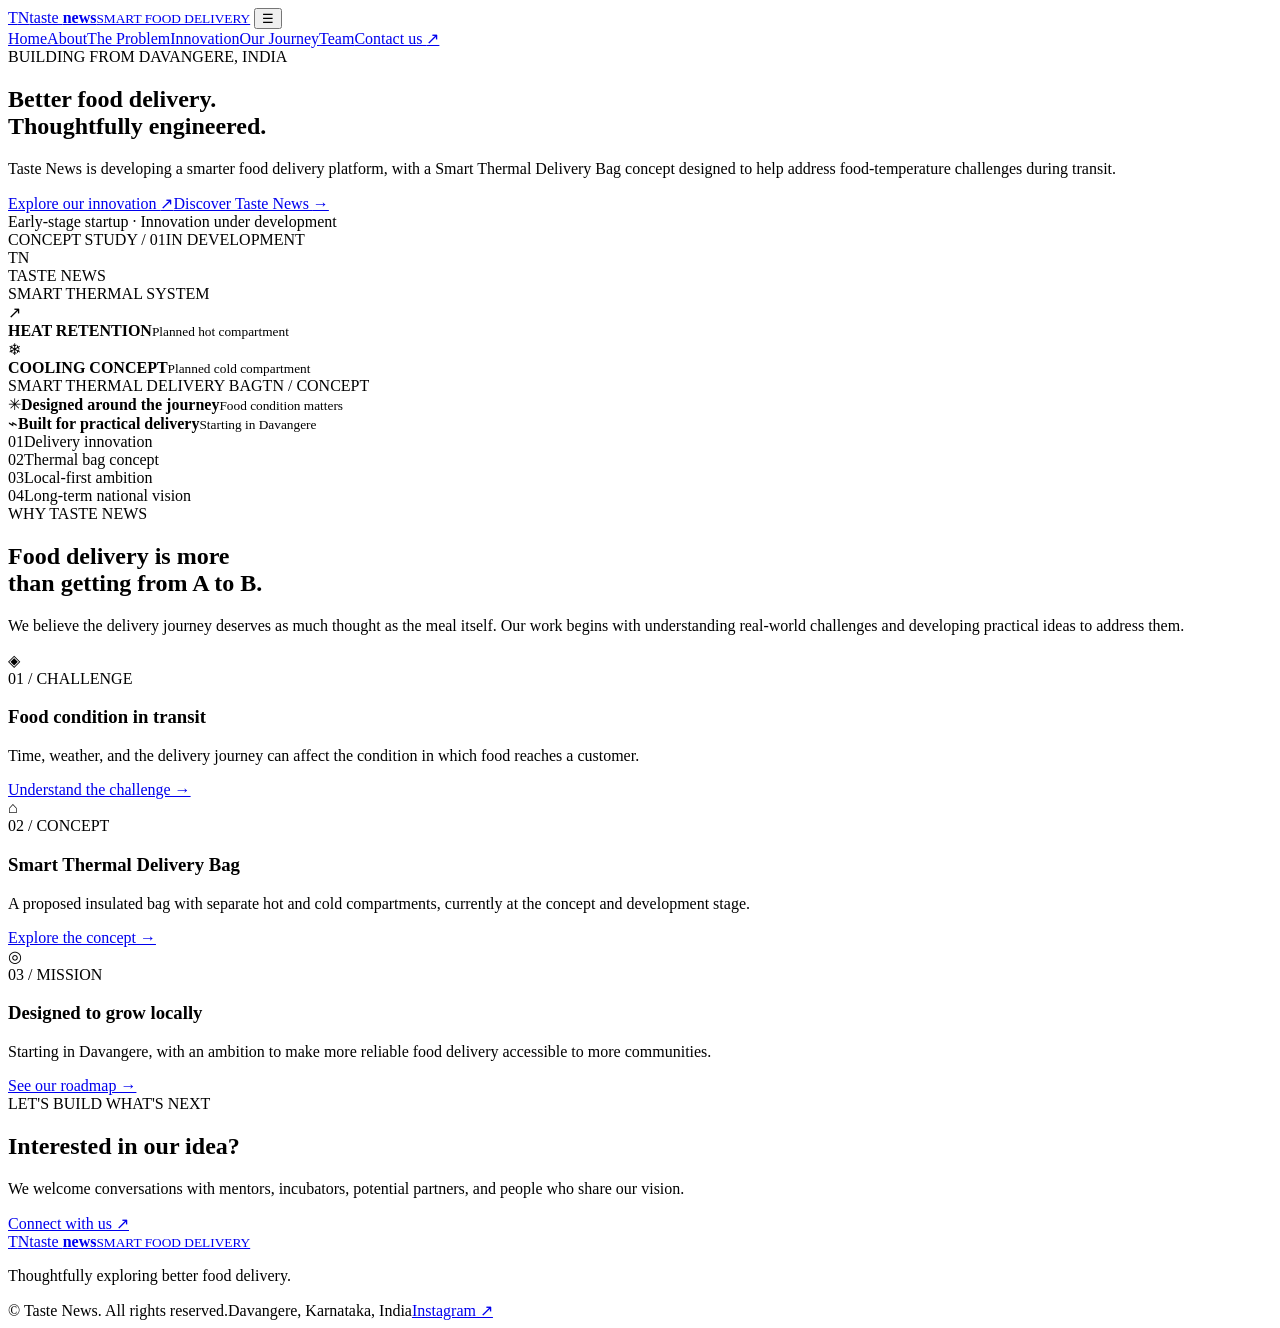
==== index.html @ e4caac66 "Build Taste News startup introduction website" ====
<!doctype html>
<html lang="en">
<head>
  <meta charset="utf-8"><meta name="viewport" content="width=device-width, initial-scale=1">
  <meta name="description" content="Taste News is developing smarter food delivery solutions, including a Smart Thermal Delivery Bag concept, starting in Davangere, Karnataka.">
  <meta name="theme-color" content="#071b3a">
  <title>Taste News | Smart Food Delivery Innovation</title>
  <link rel="preconnect" href="https://fonts.googleapis.com"><link rel="preconnect" href="https://fonts.gstatic.com" crossorigin>
  <link href="https://fonts.googleapis.com/css2?family=DM+Sans:wght@400;500;600;700&family=Manrope:wght@400;500;600;700;800&display=swap" rel="stylesheet">
  <link rel="stylesheet" href="styles.css">
</head>
<body>
<header class="site-header"><a class="brand" href="index.html" aria-label="Taste News home"><span class="brand-mark">T<span>N</span></span><span class="brand-name">taste <b>news</b><small>SMART FOOD DELIVERY</small></span></a>
<button class="menu-toggle" aria-label="Toggle navigation" aria-expanded="false">☰</button>
<nav class="nav"><a class="active" href="index.html">Home</a><a href="about.html">About</a><a href="problem.html">The Problem</a><a href="innovation.html">Innovation</a><a href="journey.html">Our Journey</a><a href="team.html">Team</a><a class="nav-contact" href="contact.html">Contact us <span>↗</span></a></nav></header>
<main>
<section class="hero"><div class="hero-grid"></div><div class="hero-copy"><div class="eyebrow"><span class="pulse"></span> BUILDING FROM DAVANGERE, INDIA</div><h1>Better food delivery.<br><span>Thoughtfully engineered.</span></h1><p class="hero-lead">Taste News is developing a smarter food delivery platform, with a Smart Thermal Delivery Bag concept designed to help address food-temperature challenges during transit.</p><div class="hero-actions"><a class="button button-primary" href="innovation.html">Explore our innovation <span>↗</span></a><a class="button button-ghost" href="about.html">Discover Taste News <span>→</span></a></div><div class="hero-note"><span class="note-dot"></span> Early-stage startup · Innovation under development</div></div>
<div class="hero-visual"><div class="orbit orbit-one"></div><div class="orbit orbit-two"></div><div class="visual-glow"></div><div class="bag-card"><div class="bag-top"><span class="mini-label">CONCEPT STUDY / 01</span><span class="status-pill">IN DEVELOPMENT</span></div><div class="bag-illustration"><div class="bag-handle"></div><div class="bag-body"><div class="bag-front"><div class="bag-logo">T<span>N</span></div><div class="bag-wordmark">TASTE NEWS</div><div class="bag-line"></div><div class="bag-caption">SMART THERMAL SYSTEM</div></div><div class="bag-side"></div></div><div class="bag-base"></div></div><div class="temp-label temp-hot"><span>↗</span><div><b>HEAT RETENTION</b><small>Planned hot compartment</small></div></div><div class="temp-label temp-cold"><span>❄</span><div><b>COOLING CONCEPT</b><small>Planned cold compartment</small></div></div><div class="bag-bottom"><span>SMART THERMAL DELIVERY BAG</span><span>TN / CONCEPT</span></div></div><div class="floating-chip chip-top"><span class="chip-icon">✳</span><span><b>Designed around the journey</b><small>Food condition matters</small></span></div><div class="floating-chip chip-bottom"><span class="chip-icon">⌁</span><span><b>Built for practical delivery</b><small>Starting in Davangere</small></span></div></div></section>
<section class="trust-strip"><div><span class="strip-number">01</span><span>Delivery innovation</span></div><div><span class="strip-number">02</span><span>Thermal bag concept</span></div><div><span class="strip-number">03</span><span>Local-first ambition</span></div><div><span class="strip-number">04</span><span>Long-term national vision</span></div></section>
<section class="section section-light"><div class="section-heading"><div><div class="eyebrow dark-eyebrow">WHY TASTE NEWS</div><h2>Food delivery is more<br>than getting from A to B.</h2></div><p>We believe the delivery journey deserves as much thought as the meal itself. Our work begins with understanding real-world challenges and developing practical ideas to address them.</p></div><div class="feature-grid"><article class="feature-card"><div class="feature-icon">◈</div><span class="card-index">01 / CHALLENGE</span><h3>Food condition in transit</h3><p>Time, weather, and the delivery journey can affect the condition in which food reaches a customer.</p><a href="problem.html" class="text-link">Understand the challenge →</a></article><article class="feature-card feature-card-blue"><div class="feature-icon">⌂</div><span class="card-index">02 / CONCEPT</span><h3>Smart Thermal Delivery Bag</h3><p>A proposed insulated bag with separate hot and cold compartments, currently at the concept and development stage.</p><a href="innovation.html" class="text-link">Explore the concept →</a></article><article class="feature-card"><div class="feature-icon">◎</div><span class="card-index">03 / MISSION</span><h3>Designed to grow locally</h3><p>Starting in Davangere, with an ambition to make more reliable food delivery accessible to more communities.</p><a href="journey.html" class="text-link">See our roadmap →</a></article></div></section>
<section class="cta-band"><div><div class="eyebrow">LET'S BUILD WHAT'S NEXT</div><h2>Interested in our idea?</h2><p>We welcome conversations with mentors, incubators, potential partners, and people who share our vision.</p></div><a class="button button-white" href="contact.html">Connect with us <span>↗</span></a></section>
</main><footer class="footer"><a class="brand brand-footer" href="index.html"><span class="brand-mark">T<span>N</span></span><span class="brand-name">taste <b>news</b><small>SMART FOOD DELIVERY</small></span></a><p>Thoughtfully exploring better food delivery.</p><div class="footer-bottom"><span>© <span data-year></span> Taste News. All rights reserved.</span><span>Davangere, Karnataka, India</span><span><a href="https://www.instagram.com/taste_news_offical/" target="_blank" rel="noreferrer">Instagram ↗</a></span></div></footer><script src="script.js"></script></body></html>
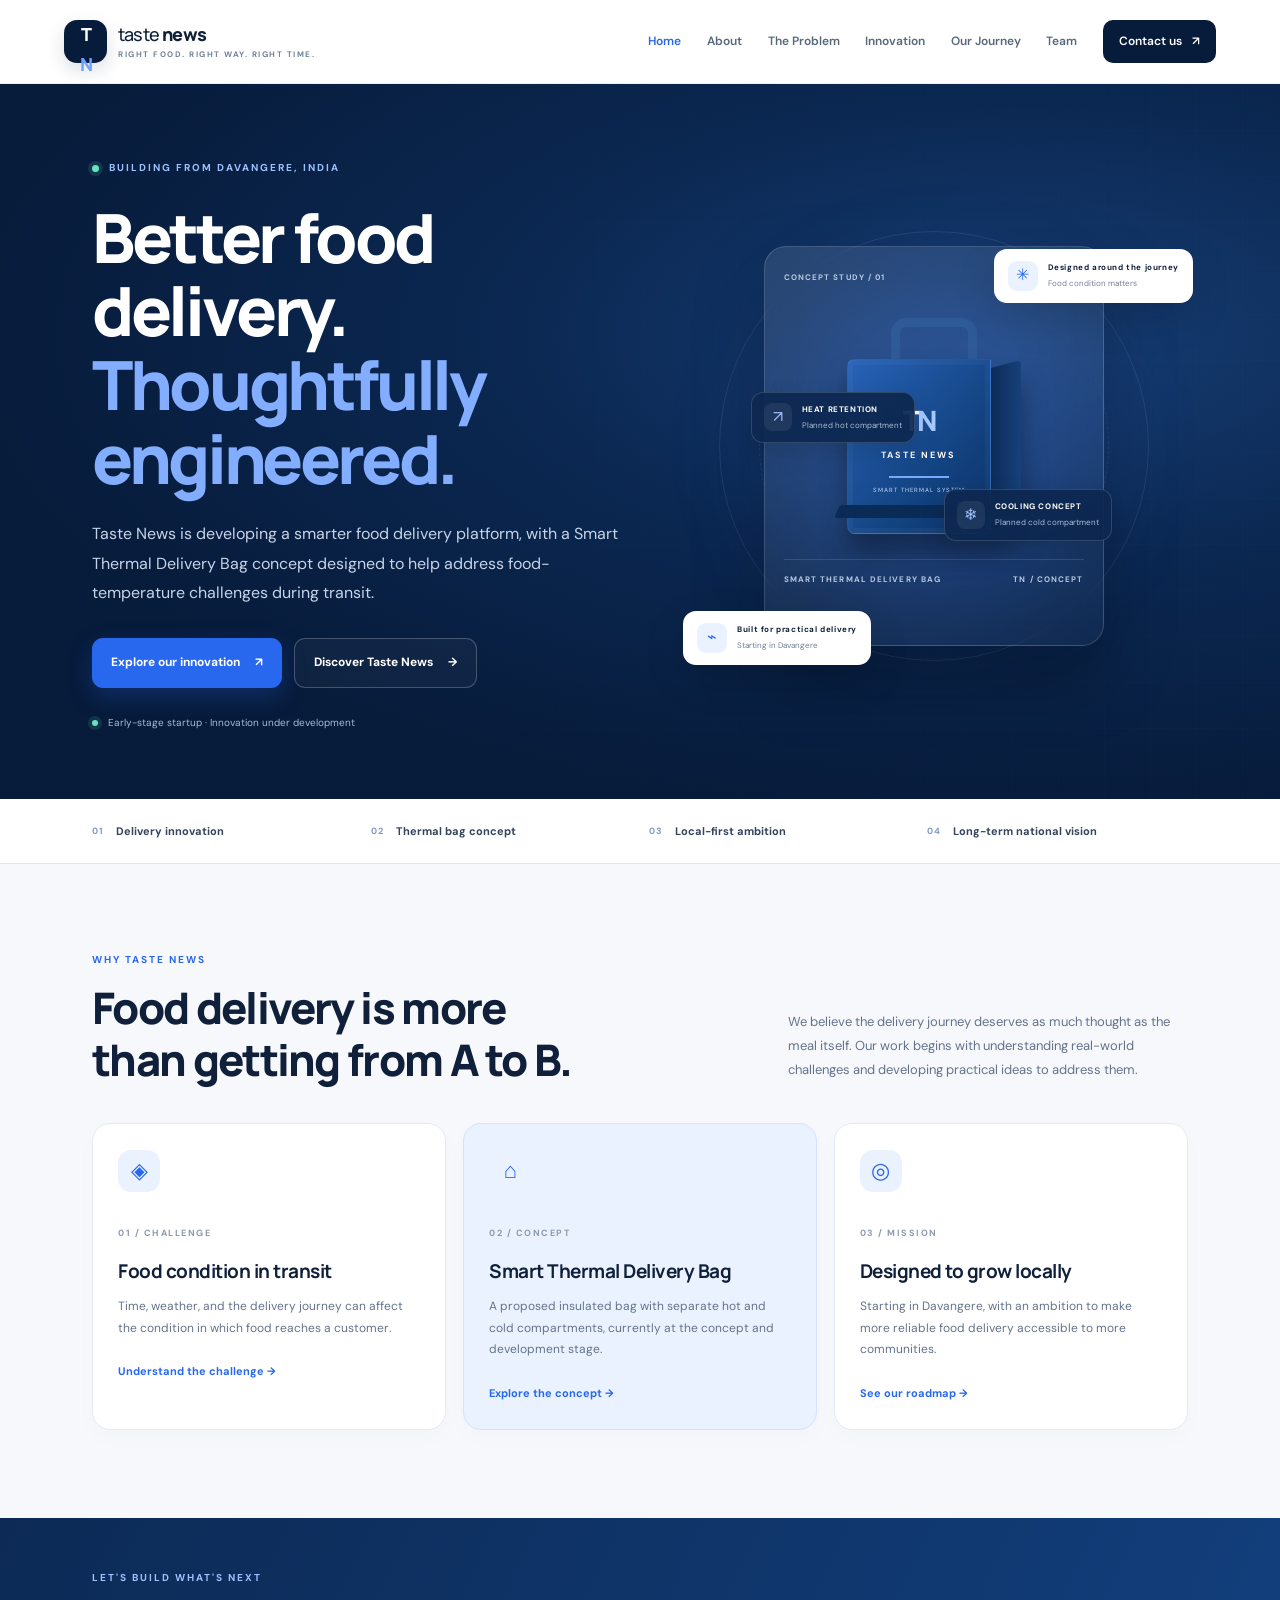
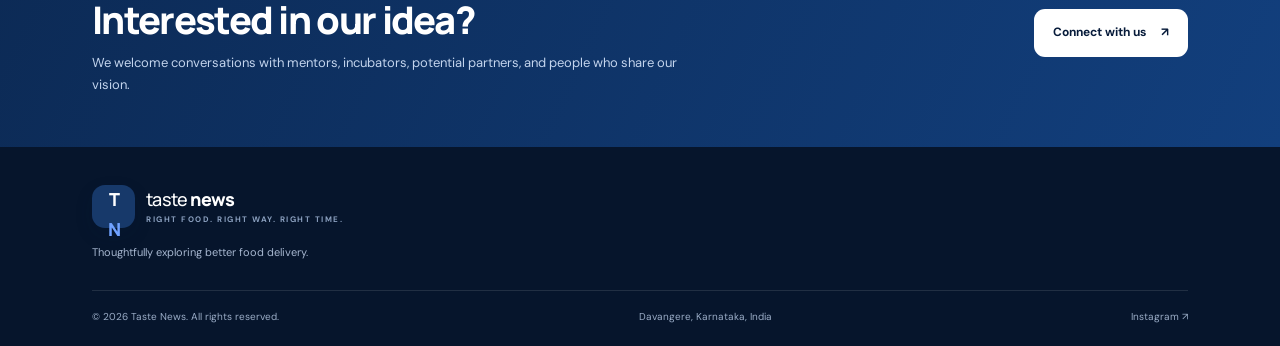
==== commit e12ba8fb: "Update Taste News slogan across website" ====
--- a/index.html
+++ b/index.html
@@ -10,7 +10,7 @@
   <link rel="stylesheet" href="styles.css">
 </head>
 <body>
-<header class="site-header"><a class="brand" href="index.html" aria-label="Taste News home"><span class="brand-mark">T<span>N</span></span><span class="brand-name">taste <b>news</b><small>SMART FOOD DELIVERY</small></span></a>
+<header class="site-header"><a class="brand" href="index.html" aria-label="Taste News home"><span class="brand-mark">T<span>N</span></span><span class="brand-name">taste <b>news</b><small>RIGHT FOOD. RIGHT WAY. RIGHT TIME.</small></span></a>
 <button class="menu-toggle" aria-label="Toggle navigation" aria-expanded="false">☰</button>
 <nav class="nav"><a class="active" href="index.html">Home</a><a href="about.html">About</a><a href="problem.html">The Problem</a><a href="innovation.html">Innovation</a><a href="journey.html">Our Journey</a><a href="team.html">Team</a><a class="nav-contact" href="contact.html">Contact us <span>↗</span></a></nav></header>
 <main>
@@ -19,4 +19,4 @@
 <section class="trust-strip"><div><span class="strip-number">01</span><span>Delivery innovation</span></div><div><span class="strip-number">02</span><span>Thermal bag concept</span></div><div><span class="strip-number">03</span><span>Local-first ambition</span></div><div><span class="strip-number">04</span><span>Long-term national vision</span></div></section>
 <section class="section section-light"><div class="section-heading"><div><div class="eyebrow dark-eyebrow">WHY TASTE NEWS</div><h2>Food delivery is more<br>than getting from A to B.</h2></div><p>We believe the delivery journey deserves as much thought as the meal itself. Our work begins with understanding real-world challenges and developing practical ideas to address them.</p></div><div class="feature-grid"><article class="feature-card"><div class="feature-icon">◈</div><span class="card-index">01 / CHALLENGE</span><h3>Food condition in transit</h3><p>Time, weather, and the delivery journey can affect the condition in which food reaches a customer.</p><a href="problem.html" class="text-link">Understand the challenge →</a></article><article class="feature-card feature-card-blue"><div class="feature-icon">⌂</div><span class="card-index">02 / CONCEPT</span><h3>Smart Thermal Delivery Bag</h3><p>A proposed insulated bag with separate hot and cold compartments, currently at the concept and development stage.</p><a href="innovation.html" class="text-link">Explore the concept →</a></article><article class="feature-card"><div class="feature-icon">◎</div><span class="card-index">03 / MISSION</span><h3>Designed to grow locally</h3><p>Starting in Davangere, with an ambition to make more reliable food delivery accessible to more communities.</p><a href="journey.html" class="text-link">See our roadmap →</a></article></div></section>
 <section class="cta-band"><div><div class="eyebrow">LET'S BUILD WHAT'S NEXT</div><h2>Interested in our idea?</h2><p>We welcome conversations with mentors, incubators, potential partners, and people who share our vision.</p></div><a class="button button-white" href="contact.html">Connect with us <span>↗</span></a></section>
-</main><footer class="footer"><a class="brand brand-footer" href="index.html"><span class="brand-mark">T<span>N</span></span><span class="brand-name">taste <b>news</b><small>SMART FOOD DELIVERY</small></span></a><p>Thoughtfully exploring better food delivery.</p><div class="footer-bottom"><span>© <span data-year></span> Taste News. All rights reserved.</span><span>Davangere, Karnataka, India</span><span><a href="https://www.instagram.com/taste_news_offical/" target="_blank" rel="noreferrer">Instagram ↗</a></span></div></footer><script src="script.js"></script></body></html>+</main><footer class="footer"><a class="brand brand-footer" href="index.html"><span class="brand-mark">T<span>N</span></span><span class="brand-name">taste <b>news</b><small>RIGHT FOOD. RIGHT WAY. RIGHT TIME.</small></span></a><p>Thoughtfully exploring better food delivery.</p><div class="footer-bottom"><span>© <span data-year></span> Taste News. All rights reserved.</span><span>Davangere, Karnataka, India</span><span><a href="https://www.instagram.com/taste_news_offical/" target="_blank" rel="noreferrer">Instagram ↗</a></span></div></footer><script src="script.js"></script></body></html>
--- a/styles.css
+++ b/styles.css
@@ -0,0 +1 @@
+:root{--navy:#071b3a;--navy2:#0d2d5b;--blue:#2868ef;--sky:#eaf2ff;--ink:#10203a;--muted:#64738b;--line:#dce5f0;--paper:#f6f8fc;--white:#fff;--radius:22px}*{box-sizing:border-box}html{scroll-behavior:smooth}body{margin:0;background:var(--paper);color:var(--ink);font-family:"DM Sans",sans-serif;line-height:1.65;-webkit-font-smoothing:antialiased}a{color:inherit;text-decoration:none}button,input,textarea,select{font:inherit}.site-header{height:84px;padding:0 clamp(20px,5vw,76px);display:flex;align-items:center;justify-content:space-between;background:#fff;border-bottom:1px solid rgba(16,32,58,.07);position:relative;z-index:10}.brand{display:inline-flex;align-items:center;gap:11px;flex-shrink:0}.brand-mark{width:43px;height:43px;border-radius:13px;background:var(--navy);color:white;display:grid;place-items:center;font-family:Manrope,sans-serif;font-weight:800;font-size:18px;letter-spacing:-2px;box-shadow:0 7px 18px #071b3a24}.brand-mark span{color:#70a2ff}.brand-name{font-family:Manrope,sans-serif;font-size:18px;letter-spacing:-.8px;font-weight:500;line-height:1.1}.brand-name b{font-weight:800}.brand-name small{display:block;font-family:"DM Sans",sans-serif;font-size:8px;letter-spacing:1.5px;font-weight:700;color:#738198;margin-top:5px}.nav{display:flex;align-items:center;gap:clamp(12px,2vw,29px);font-size:12px;font-weight:600;color:#58677c}.nav>a{transition:color .2s}.nav>a:hover,.nav>a.active{color:var(--blue)}.nav-contact{padding:12px 16px;border-radius:10px;background:var(--navy);color:white!important}.nav-contact span{margin-left:7px}.menu-toggle{display:none;border:0;background:transparent;font-size:25px;color:var(--navy)}.hero{min-height:650px;background:radial-gradient(ellipse at 80% 35%,#173e75 0%,#0b2852 35%,#071b3a 74%);color:white;padding:76px clamp(22px,7.2vw,110px) 68px;display:grid;grid-template-columns:1.05fr .95fr;align-items:center;gap:25px;position:relative;overflow:hidden}.hero-grid{position:absolute;inset:0;opacity:.12;background-image:linear-gradient(#b6d0ff1a 1px,transparent 1px),linear-gradient(90deg,#b6d0ff1a 1px,transparent 1px);background-size:46px 46px;mask-image:linear-gradient(90deg,transparent,#000)}.hero-copy{position:relative;z-index:1;max-width:640px}.eyebrow{font-size:10px;letter-spacing:2px;font-weight:700;color:#9fc1ff;display:flex;align-items:center;gap:10px}.pulse,.note-dot,.status-dot{width:7px;height:7px;border-radius:50%;background:#66e4bd;display:inline-block;box-shadow:0 0 0 4px #66e4bd20}.hero h1,.page-hero h1{font-family:Manrope,sans-serif;font-size:clamp(42px,5.3vw,72px);line-height:1.09;letter-spacing:-3.4px;margin:24px 0 23px;font-weight:800}.hero h1 span,.page-hero h1 span{color:#83adff}.hero-lead{font-size:16px;line-height:1.85;color:#c6d4e9;max-width:530px}.hero-actions{display:flex;gap:12px;flex-wrap:wrap;margin-top:30px}.button{display:inline-flex;align-items:center;justify-content:center;gap:15px;border:0;border-radius:11px;padding:14px 19px;font-size:12px;font-weight:700;cursor:pointer;transition:transform .2s,box-shadow .2s}.button:hover{transform:translateY(-2px)}.button-primary{background:var(--blue);color:white;box-shadow:0 9px 24px #2868ef40}.button-ghost{border:1px solid #ffffff38;color:white;background:#ffffff09}.hero-note{font-size:10px;color:#a8bad4;display:flex;align-items:center;gap:10px;margin-top:27px}.note-dot{width:6px;height:6px}.hero-visual{position:relative;min-height:470px;display:grid;place-items:center}.visual-glow{position:absolute;width:330px;height:330px;border-radius:50%;background:#2868ef36;filter:blur(48px)}.orbit{position:absolute;border:1px solid #ffffff15;border-radius:50%;width:430px;height:430px}.orbit-two{width:350px;height:350px;border-style:dashed}.bag-card{position:relative;width:min(340px,83%);min-height:400px;border:1px solid #ffffff28;border-radius:22px;background:linear-gradient(145deg,#ffffff1b,#ffffff08);backdrop-filter:blur(16px);padding:19px 19px 15px;box-shadow:0 30px 70px #0004;z-index:2}.bag-top,.bag-bottom{display:flex;align-items:center;justify-content:space-between;gap:10px}.mini-label,.bag-bottom{font-size:8px;letter-spacing:1.1px;color:#b9c9e0;font-weight:700}.status-pill{font-size:7px;letter-spacing:.6px;padding:5px 7px;border:1px solid #76d9b65c;border-radius:20px;color:#9ef0d1}.bag-illustration{height:270px;display:flex;align-items:center;justify-content:center;position:relative;perspective:700px}.bag-handle{position:absolute;top:29px;width:86px;height:48px;border:9px solid #2f5a98;border-bottom:0;border-radius:15px 15px 0 0}.bag-body{position:relative;margin-top:44px;width:174px;height:175px;display:flex;filter:drop-shadow(0 19px 13px #0005)}.bag-front{position:relative;z-index:2;flex:1;background:linear-gradient(130deg,#2863b8,#12427f 65%,#0e3268);border:1px solid #75aaff45;border-radius:8px 0 4px 8px;display:flex;align-items:center;flex-direction:column;justify-content:center;box-shadow:inset 0 0 0 5px #ffffff08}.bag-side{width:31px;background:linear-gradient(90deg,#0c2b57,#17417a);transform:skewY(-15deg);margin:5px 0 5px -1px;border-radius:0 5px 5px 0}.bag-base{position:absolute;bottom:41px;width:193px;height:13px;background:#0a2b56;transform:skewX(-25deg);border-radius:3px}.bag-logo{font-family:Manrope,sans-serif;font-weight:800;font-size:28px;letter-spacing:-3px;color:white}.bag-logo span{color:#a6c9ff}.bag-wordmark{font-size:9px;letter-spacing:2px;color:#fff;font-weight:700;margin-top:5px}.bag-line{height:2px;width:60px;background:#76aaff;margin:13px 0 8px}.bag-caption{font-size:6px;letter-spacing:1px;color:#c5dcff}.temp-label{position:absolute;display:flex;align-items:center;gap:10px;background:#0d2850eF;border:1px solid #ffffff25;padding:10px 12px;border-radius:12px;z-index:3;box-shadow:0 10px 25px #0002}.temp-label>span{width:28px;height:28px;display:grid;place-items:center;border-radius:8px;background:#ffffff12;color:#9ec1ff}.temp-label b,.floating-chip b{font-size:8px;letter-spacing:.6px;display:block}.temp-label small,.floating-chip small{font-size:8px;color:#aebed5;display:block;margin-top:3px}.temp-hot{left:-14px;top:145px}.temp-cold{right:-9px;bottom:104px}.bag-bottom{border-top:1px solid #ffffff20;padding-top:13px}.floating-chip{position:absolute;display:flex;align-items:center;gap:10px;background:#fff;color:var(--ink);border-radius:13px;padding:12px 14px;z-index:4;box-shadow:0 14px 40px #0002}.floating-chip small{color:#718096}.chip-icon{display:grid;place-items:center;width:30px;height:30px;background:var(--sky);color:var(--blue);border-radius:9px}.chip-top{right:-5px;top:38px}.chip-bottom{left:4px;bottom:16px}.trust-strip{padding:23px clamp(22px,7.2vw,110px);display:grid;grid-template-columns:repeat(4,1fr);gap:18px;background:#fff;border-bottom:1px solid var(--line)}.trust-strip>div{display:flex;align-items:center;gap:12px;font-size:11px;font-weight:700;color:#33445d}.strip-number{font-size:9px;color:#7e9ac6;letter-spacing:1px}.section{padding:88px clamp(22px,7.2vw,110px)}.section-light{background:#f6f8fc}.section-heading{display:flex;justify-content:space-between;align-items:end;gap:40px;margin-bottom:37px}.dark-eyebrow{color:var(--blue)}h2{font-family:Manrope,sans-serif;font-size:clamp(29px,3.4vw,44px);line-height:1.2;letter-spacing:-1.7px;margin:13px 0 0;font-weight:800}.section-heading>p{max-width:400px;color:var(--muted);font-size:13px;line-height:1.85;margin:0 0 4px}.feature-grid{display:grid;grid-template-columns:repeat(3,1fr);gap:17px}.feature-card{background:white;border:1px solid #e3eaf3;border-radius:18px;padding:26px 25px 24px;min-height:245px;box-shadow:0 8px 24px #10203a05}.feature-card-blue{background:#eaf2ff;border-color:#d5e3ff}.feature-icon{width:42px;height:42px;border-radius:13px;display:grid;place-items:center;background:#eaf2ff;color:var(--blue);font-size:22px;margin-bottom:26px}.card-index{font-size:9px;letter-spacing:1.5px;font-weight:700;color:#8a9ab0}.feature-card h3,.problem-card h3,.team-card h3{font-family:Manrope,sans-serif;font-size:19px;letter-spacing:-.5px;margin:11px 0 9px}.feature-card p,.problem-card p,.team-card p{font-size:12px;color:var(--muted);line-height:1.8;margin:0 0 18px}.text-link{font-size:11px;color:var(--blue);font-weight:700}.cta-band{background:linear-gradient(115deg,#0c2a55,#123f7d);color:white;padding:52px clamp(22px,7.2vw,110px);display:flex;justify-content:space-between;align-items:center;gap:30px}.cta-band h2{font-size:clamp(28px,3vw,38px);margin:10px 0}.cta-band p{font-size:13px;color:#c3d4ed;margin:0;max-width:600px}.button-white{background:white;color:var(--navy);white-space:nowrap}.footer{padding:38px clamp(22px,7.2vw,110px) 20px;background:#06152c;color:white}.brand-footer .brand-mark{background:#17396a}.brand-footer .brand-name small{color:#8ba0bf}.footer>p{font-size:11px;color:#a6b6cf;margin:15px 0 29px}.footer-bottom{border-top:1px solid #ffffff1c;padding-top:18px;display:flex;justify-content:space-between;gap:15px;flex-wrap:wrap;font-size:10px;color:#9badc7}.footer-bottom a:hover{color:white}.page-hero{padding:90px clamp(22px,9vw,135px) 70px;background:radial-gradient(ellipse at 80% 20%,#173e75,#0b2852 42%,#071b3a 82%);color:white;position:relative;overflow:hidden}.page-hero h1{font-size:clamp(42px,5vw,64px);margin:19px 0}.page-hero>p{max-width:630px;color:#c5d4e8;font-size:15px;line-height:1.85}.page-hero-line{height:1px;background:linear-gradient(90deg,#78a9ff8c,transparent);max-width:760px;margin-top:42px}.split-section{display:grid;grid-template-columns:.8fr 1.2fr;gap:65px;align-items:start}.split-section h2{margin-top:15px}.prose{max-width:690px}.prose p{font-size:14px;line-height:1.95;color:#586981;margin:0 0 18px}.values-grid{display:grid;grid-template-columns:repeat(3,1fr);gap:17px;margin-top:58px}.values-grid article{padding:25px;background:white;border:1px solid var(--line);border-radius:15px}.values-grid article>span{color:var(--blue);font-size:10px;letter-spacing:1px;font-weight:800}.values-grid h3{font-family:Manrope,sans-serif;font-size:17px;margin:16px 0 7px}.values-grid p{font-size:12px;color:var(--muted);margin:0;line-height:1.8}.problem-grid{display:grid;grid-template-columns:repeat(3,1fr);gap:17px}.problem-card{background:white;border:1px solid var(--line);border-radius:18px;padding:26px;position:relative;min-height:275px}.problem-number{font-size:10px;letter-spacing:1.5px;color:#8b9bb1;font-weight:700}.problem-symbol{font-size:36px;color:var(--blue);margin-top:20px}.problem-tag{display:inline-block;padding:6px 9px;border-radius:6px;background:#edf3ff;color:#4166a5;font-size:8px;font-weight:700;letter-spacing:1px}.notice{margin-top:30px;border:1px solid #cdddf8;background:#edf4ff;padding:20px 23px;border-radius:13px}.notice strong{font-family:Manrope,sans-serif;font-size:13px}.notice p{font-size:12px;color:#526680;margin:5px 0 0;line-height:1.8}.status-banner{display:inline-flex;align-items:center;gap:9px;margin-top:25px;padding:10px 13px;border:1px solid #ffffff28;border-radius:9px;color:#d4e1f3;font-size:9px;letter-spacing:1px;font-weight:700}.innovation-split{grid-template-columns:1fr 1fr;align-items:center}.muted{color:var(--muted);font-size:13px;line-height:1.85;max-width:400px}.concept-diagram{background:#e8effa;border:1px solid #d3dfef;border-radius:22px;padding:20px;box-shadow:0 16px 40px #17375d0b}.diagram-compartment{border-radius:13px;padding:18px 20px;min-height:130px;position:relative;overflow:hidden}.hot-zone{background:linear-gradient(120deg,#163e76,#245aa0);color:white}.cold-zone{background:linear-gradient(120deg,#fff,#d8e8ff);color:#12345e}.zone-icon{font-size:24px;display:block;margin-bottom:4px}.diagram-compartment b{font-family:Manrope,sans-serif;font-size:13px;letter-spacing:1px;display:block}.diagram-compartment small{font-size:10px;opacity:.75;display:block;margin-top:3px}.zone-waves,.zone-snow{position:absolute;right:16px;bottom:13px;letter-spacing:6px;font-size:20px;opacity:.4}.diagram-divider{text-align:center;height:32px;display:grid;place-items:center;color:#647b9b;font-size:8px;font-weight:800;letter-spacing:1.5px}.diagram-footnote{font-size:9px;color:#6f8098;text-align:center;margin-top:13px}.innovation-features{margin-top:52px}.timeline{max-width:820px;margin:45px auto 0}.timeline-item{display:grid;grid-template-columns:100px 24px 1fr;gap:22px;min-height:155px}.timeline-year{font-family:Manrope,sans-serif;font-size:26px;font-weight:800;color:var(--navy);letter-spacing:-1px}.timeline-marker{position:relative;display:flex;justify-content:center}.timeline-marker:before{content:"";width:11px;height:11px;border-radius:50%;background:var(--blue);border:4px solid #dce8ff;z-index:1}.timeline-marker:after{content:"";position:absolute;top:16px;bottom:-1px;width:1px;background:#cbd8eb}.timeline-item:last-child .timeline-marker:after{display:none}.timeline-content{padding:0 0 33px}.timeline-tag{font-size:9px;letter-spacing:1.4px;font-weight:800;color:var(--blue)}.timeline-content h3{font-family:Manrope,sans-serif;font-size:22px;margin:6px 0}.timeline-content p{font-size:13px;color:var(--muted);max-width:580px;margin:0;line-height:1.85}.vision-note{display:flex;align-items:start;gap:15px;max-width:820px;margin:12px auto 0;padding:20px;background:#eaf2ff;border-radius:14px}.vision-note>span{font-size:24px;color:var(--blue)}.vision-note b{font-family:Manrope,sans-serif;font-size:13px}.vision-note p{font-size:12px;color:#5d6f88;margin:3px 0 0}.team-grid{display:grid;grid-template-columns:repeat(3,1fr);gap:18px}.team-card{background:white;border:1px solid var(--line);border-radius:19px;padding:29px 25px;min-height:260px}.avatar{width:66px;height:66px;border-radius:20px;display:grid;place-items:center;font-family:Manrope,sans-serif;font-size:20px;font-weight:800;color:white;margin-bottom:22px}.avatar-one{background:linear-gradient(135deg,#164b9a,#377df0)}.avatar-two{background:linear-gradient(135deg,#164a6c,#35a2c6)}.avatar-three{background:linear-gradient(135deg,#3e438d,#8b83e9)}.team-role{font-size:9px;letter-spacing:1.5px;color:var(--blue);font-weight:800}.team-card h3{margin:8px 0}.contact-layout{display:grid;grid-template-columns:.85fr 1.15fr;gap:65px;align-items:start}.contact-info h2{margin:12px 0}.contact-info>p{font-size:13px;color:var(--muted);line-height:1.9;max-width:390px;margin-bottom:30px}.contact-link{display:flex;align-items:center;gap:13px;padding:15px 0;border-top:1px solid var(--line)}.contact-link>span:nth-child(2){flex:1}.contact-icon{width:40px;height:40px;display:grid;place-items:center;background:#e5efff;color:var(--blue);border-radius:12px;font-size:19px}.contact-link small{display:block;color:#8a99ad;font-size:8px;letter-spacing:1.4px;font-weight:800}.contact-link b{font-size:12px;overflow-wrap:anywhere}.contact-link>span:last-child{color:var(--blue)}.location-note{display:flex;gap:12px;margin-top:23px;color:#526780;font-size:12px}.location-note>span{font-size:20px;color:var(--blue)}.contact-form{background:white;border:1px solid var(--line);border-radius:20px;padding:29px;box-shadow:0 15px 35px #10203a08}.form-heading>span{font-size:9px;color:var(--blue);font-weight:800;letter-spacing:1.4px}.form-heading h3{font-family:Manrope,sans-serif;font-size:23px;margin:8px 0 4px}.form-heading p{font-size:11px;color:var(--muted);line-height:1.7;margin:0 0 23px}.contact-form label{display:block;font-size:11px;font-weight:700;margin:15px 0 6px}.contact-form input,.contact-form textarea,.contact-form select{width:100%;border:1px solid #dbe4ef;border-radius:9px;padding:12px 13px;background:#fbfcff;color:var(--ink);font-size:12px;outline:none}.contact-form input:focus,.contact-form textarea:focus,.contact-form select:focus{border-color:#6b9aff;box-shadow:0 0 0 3px #2868ef14}.contact-form textarea{resize:vertical}.form-submit{margin-top:18px;width:100%}.form-status{font-size:11px;color:#46658f}.form-status:empty{display:none}@media(max-width:1080px){.nav{gap:13px}.nav>a{font-size:11px}.hero{padding-left:5vw;padding-right:5vw}.hero h1{font-size:56px}.hero-visual{transform:scale(.92)}.section{padding-left:5vw;padding-right:5vw}}@media(max-width:820px){.site-header{height:72px}.menu-toggle{display:block}.nav{display:none;position:absolute;top:71px;left:0;right:0;background:white;padding:17px 22px 22px;border-bottom:1px solid var(--line);box-shadow:0 16px 25px #071b3a12;align-items:stretch;gap:0;flex-direction:column}.nav.open{display:flex}.nav>a{padding:12px 4px;font-size:13px}.nav .nav-contact{padding:12px 14px;margin-top:8px;text-align:center}.hero{grid-template-columns:1fr;padding-top:64px}.hero-copy{max-width:680px}.hero h1{font-size:clamp(44px,8vw,66px)}.hero-visual{min-height:450px;margin-top:4px;transform:none}.trust-strip{grid-template-columns:repeat(2,1fr)}.section-heading{align-items:start;flex-direction:column;gap:17px}.feature-grid,.problem-grid,.team-grid{grid-template-columns:1fr 1fr}.split-section,.innovation-split,.contact-layout{grid-template-columns:1fr;gap:35px}.values-grid{grid-template-columns:1fr}.cta-band{align-items:flex-start;flex-direction:column}.cta-band .button{align-self:flex-start}.page-hero{padding-top:68px}.contact-layout{gap:45px}}@media(max-width:540px){.brand-name{font-size:16px}.brand-mark{width:39px;height:39px}.hero{padding-left:22px;padding-right:22px}.hero h1,.page-hero h1{letter-spacing:-2px}.hero-lead{font-size:14px}.hero-visual{min-height:405px;transform:scale(.92);margin-left:-10px;margin-right:-10px}.bag-card{min-height:380px}.temp-hot{left:-8px}.temp-cold{right:-8px}.chip-top{right:-3px}.chip-bottom{left:0}.trust-strip{padding:21px 22px;gap:16px}.trust-strip>div{font-size:10px}.section{padding:62px 22px}.feature-grid,.problem-grid,.team-grid{grid-template-columns:1fr}.feature-card{min-height:auto}.page-hero{padding:65px 22px 45px}.page-hero>p{font-size:13px}.section-heading h2,h2{letter-spacing:-1.2px}.timeline-item{grid-template-columns:68px 18px 1fr;gap:12px;min-height:170px}.timeline-year{font-size:21px}.timeline-content h3{font-size:19px}.timeline-content p{font-size:12px}.contact-form{padding:22px}.footer-bottom{flex-direction:column;gap:10px}.cta-band{padding:42px 22px}.cta-band p{font-size:12px}}@media(prefers-reduced-motion:reduce){html{scroll-behavior:auto}*,*:before,*:after{transition:none!important;animation:none!important}}
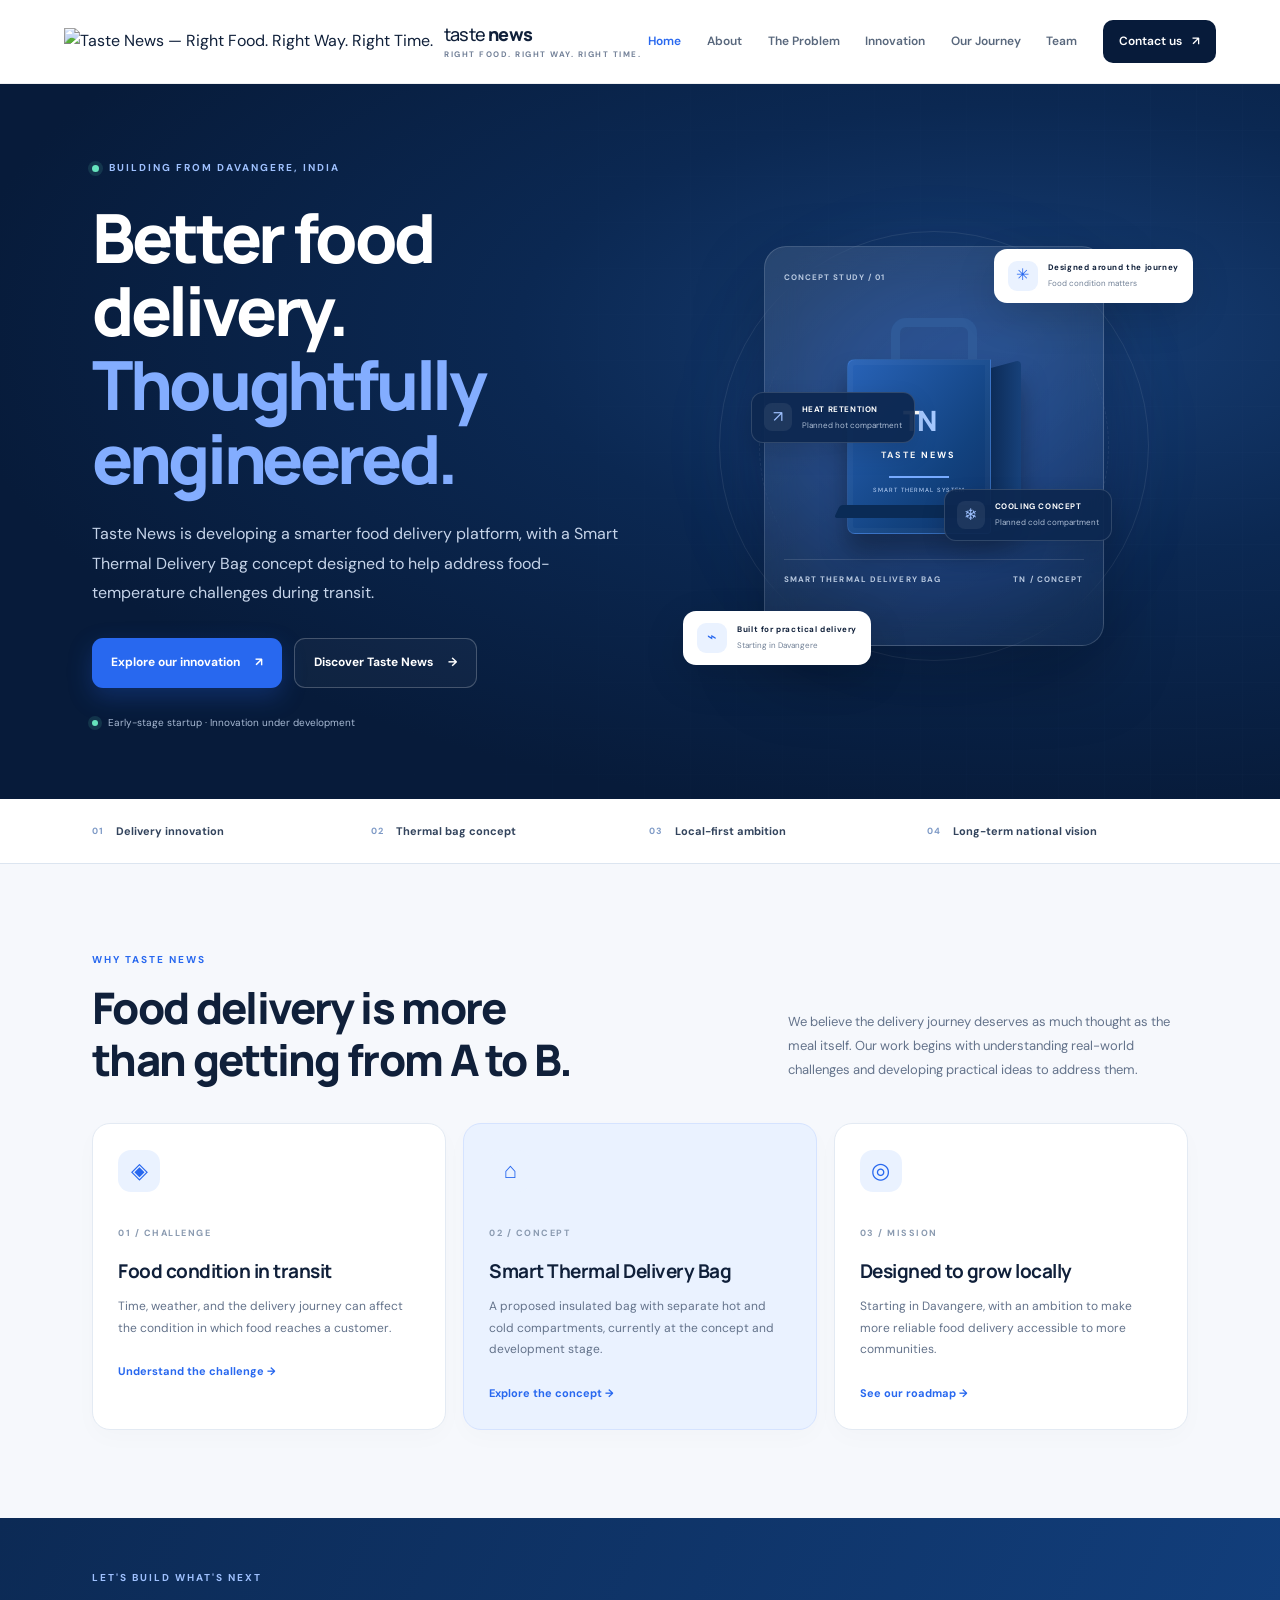
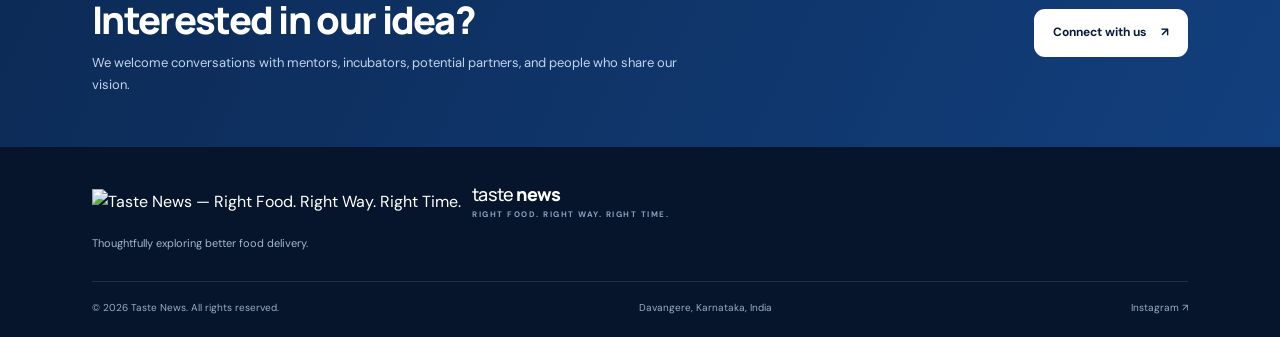
==== commit 93f4009e: "Use official Taste News logo in site header and footer" ====
--- a/index.html
+++ b/index.html
@@ -10,7 +10,7 @@
   <link rel="stylesheet" href="styles.css">
 </head>
 <body>
-<header class="site-header"><a class="brand" href="index.html" aria-label="Taste News home"><span class="brand-mark">T<span>N</span></span><span class="brand-name">taste <b>news</b><small>RIGHT FOOD. RIGHT WAY. RIGHT TIME.</small></span></a>
+<header class="site-header"><a class="brand" href="index.html" aria-label="Taste News home"><img class="brand-logo" src="taste-news-logo.png" alt="Taste News — Right Food. Right Way. Right Time."><span class="brand-name">taste <b>news</b><small>RIGHT FOOD. RIGHT WAY. RIGHT TIME.</small></span></a>
 <button class="menu-toggle" aria-label="Toggle navigation" aria-expanded="false">☰</button>
 <nav class="nav"><a class="active" href="index.html">Home</a><a href="about.html">About</a><a href="problem.html">The Problem</a><a href="innovation.html">Innovation</a><a href="journey.html">Our Journey</a><a href="team.html">Team</a><a class="nav-contact" href="contact.html">Contact us <span>↗</span></a></nav></header>
 <main>
@@ -19,4 +19,4 @@
 <section class="trust-strip"><div><span class="strip-number">01</span><span>Delivery innovation</span></div><div><span class="strip-number">02</span><span>Thermal bag concept</span></div><div><span class="strip-number">03</span><span>Local-first ambition</span></div><div><span class="strip-number">04</span><span>Long-term national vision</span></div></section>
 <section class="section section-light"><div class="section-heading"><div><div class="eyebrow dark-eyebrow">WHY TASTE NEWS</div><h2>Food delivery is more<br>than getting from A to B.</h2></div><p>We believe the delivery journey deserves as much thought as the meal itself. Our work begins with understanding real-world challenges and developing practical ideas to address them.</p></div><div class="feature-grid"><article class="feature-card"><div class="feature-icon">◈</div><span class="card-index">01 / CHALLENGE</span><h3>Food condition in transit</h3><p>Time, weather, and the delivery journey can affect the condition in which food reaches a customer.</p><a href="problem.html" class="text-link">Understand the challenge →</a></article><article class="feature-card feature-card-blue"><div class="feature-icon">⌂</div><span class="card-index">02 / CONCEPT</span><h3>Smart Thermal Delivery Bag</h3><p>A proposed insulated bag with separate hot and cold compartments, currently at the concept and development stage.</p><a href="innovation.html" class="text-link">Explore the concept →</a></article><article class="feature-card"><div class="feature-icon">◎</div><span class="card-index">03 / MISSION</span><h3>Designed to grow locally</h3><p>Starting in Davangere, with an ambition to make more reliable food delivery accessible to more communities.</p><a href="journey.html" class="text-link">See our roadmap →</a></article></div></section>
 <section class="cta-band"><div><div class="eyebrow">LET'S BUILD WHAT'S NEXT</div><h2>Interested in our idea?</h2><p>We welcome conversations with mentors, incubators, potential partners, and people who share our vision.</p></div><a class="button button-white" href="contact.html">Connect with us <span>↗</span></a></section>
-</main><footer class="footer"><a class="brand brand-footer" href="index.html"><span class="brand-mark">T<span>N</span></span><span class="brand-name">taste <b>news</b><small>RIGHT FOOD. RIGHT WAY. RIGHT TIME.</small></span></a><p>Thoughtfully exploring better food delivery.</p><div class="footer-bottom"><span>© <span data-year></span> Taste News. All rights reserved.</span><span>Davangere, Karnataka, India</span><span><a href="https://www.instagram.com/taste_news_offical/" target="_blank" rel="noreferrer">Instagram ↗</a></span></div></footer><script src="script.js"></script></body></html>+</main><footer class="footer"><a class="brand brand-footer" href="index.html"><img class="brand-logo" src="taste-news-logo.png" alt="Taste News — Right Food. Right Way. Right Time."><span class="brand-name">taste <b>news</b><small>RIGHT FOOD. RIGHT WAY. RIGHT TIME.</small></span></a><p>Thoughtfully exploring better food delivery.</p><div class="footer-bottom"><span>© <span data-year></span> Taste News. All rights reserved.</span><span>Davangere, Karnataka, India</span><span><a href="https://www.instagram.com/taste_news_offical/" target="_blank" rel="noreferrer">Instagram ↗</a></span></div></footer><script src="script.js"></script></body></html>
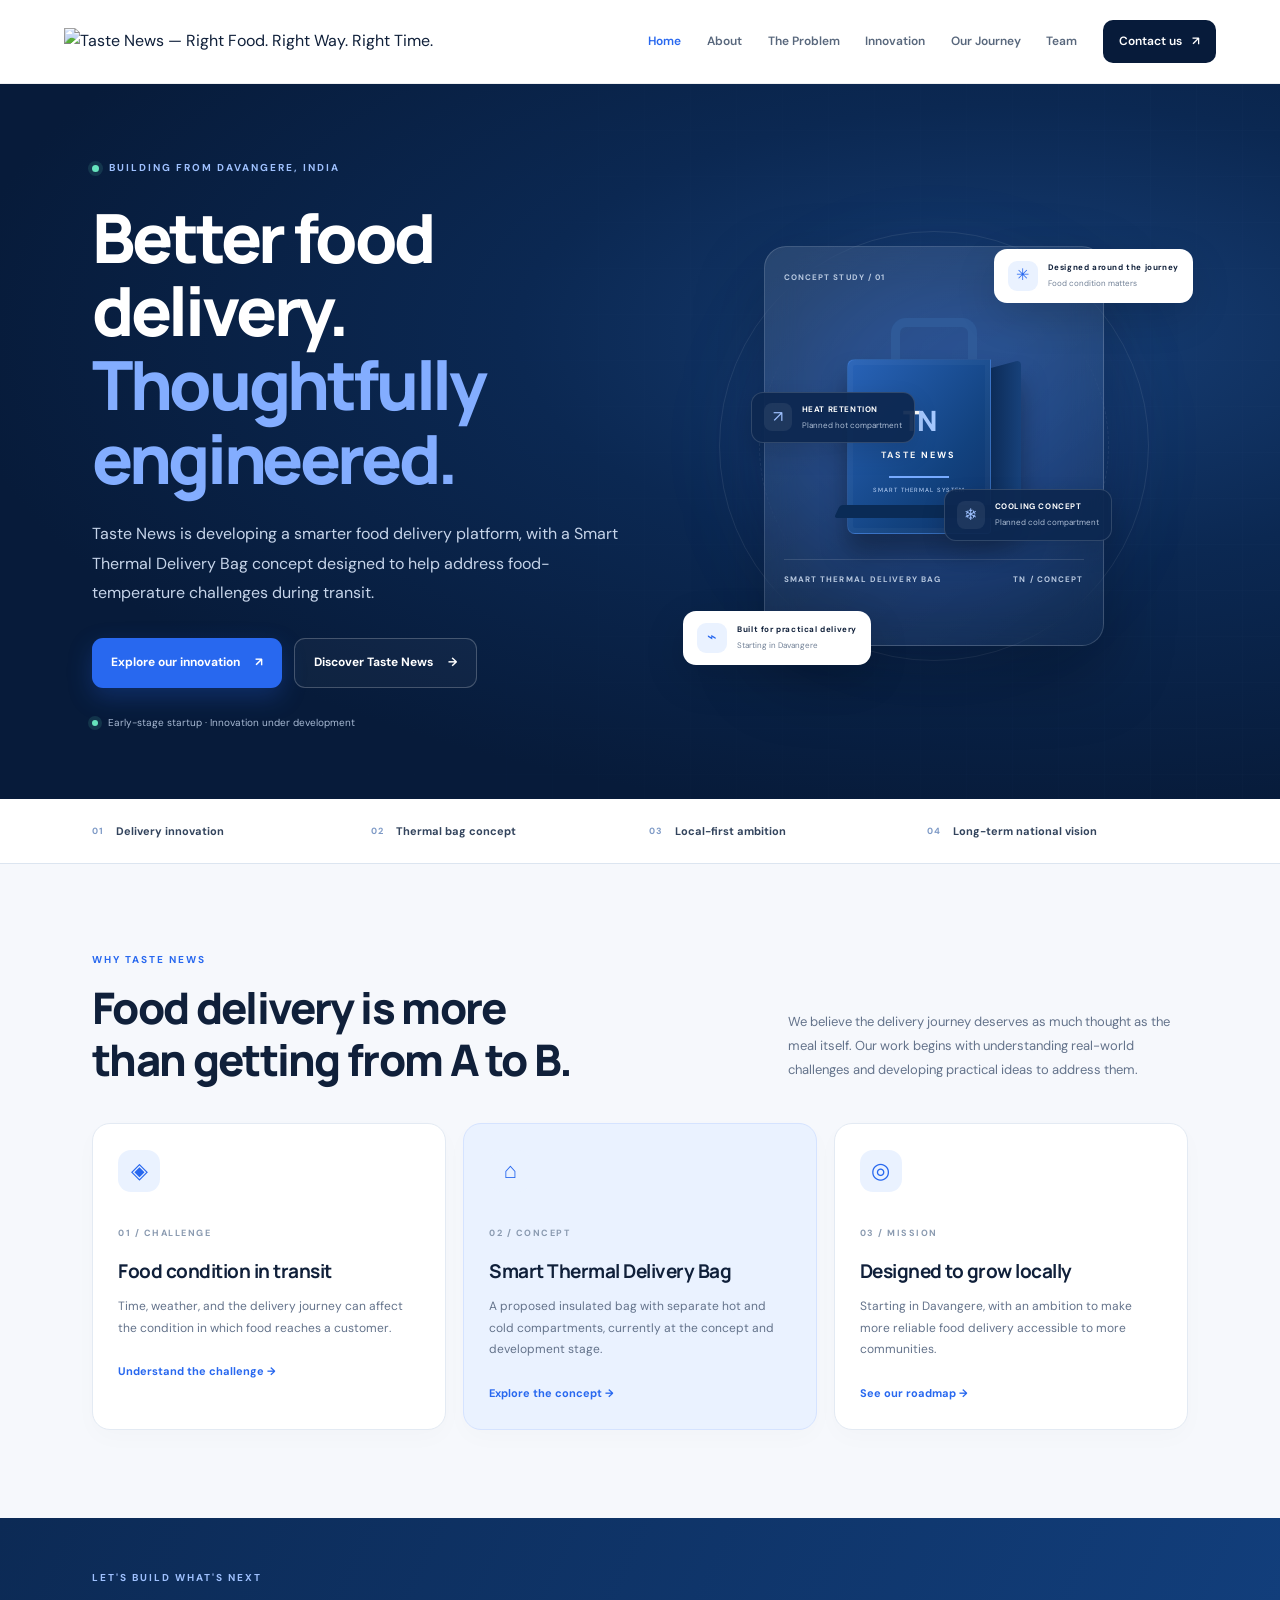
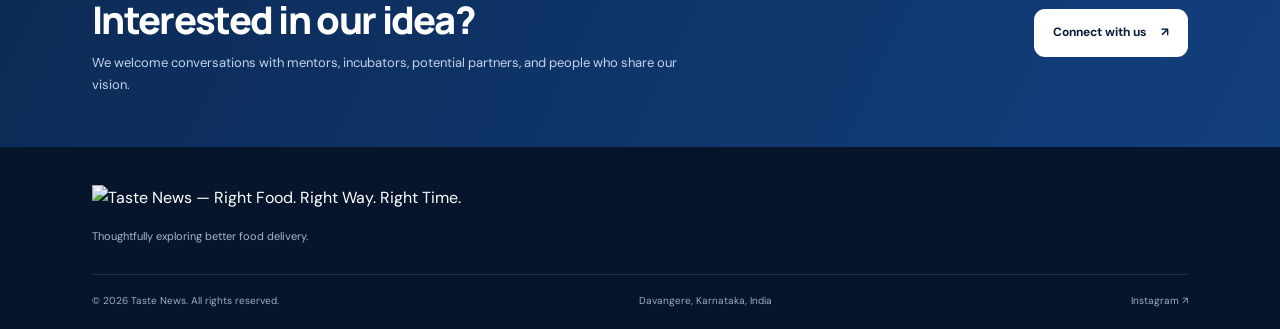
==== commit ec494ce8: "Use complete official logo and slogan in header and footer" ====
--- a/index.html
+++ b/index.html
@@ -10,7 +10,7 @@
   <link rel="stylesheet" href="styles.css">
 </head>
 <body>
-<header class="site-header"><a class="brand" href="index.html" aria-label="Taste News home"><img class="brand-logo" src="taste-news-logo.png" alt="Taste News — Right Food. Right Way. Right Time."><span class="brand-name">taste <b>news</b><small>RIGHT FOOD. RIGHT WAY. RIGHT TIME.</small></span></a>
+<header class="site-header"><a class="brand" href="index.html" aria-label="Taste News home"><img class="brand-logo" src="taste-news-logo.png" alt="Taste News — Right Food. Right Way. Right Time."></a>
 <button class="menu-toggle" aria-label="Toggle navigation" aria-expanded="false">☰</button>
 <nav class="nav"><a class="active" href="index.html">Home</a><a href="about.html">About</a><a href="problem.html">The Problem</a><a href="innovation.html">Innovation</a><a href="journey.html">Our Journey</a><a href="team.html">Team</a><a class="nav-contact" href="contact.html">Contact us <span>↗</span></a></nav></header>
 <main>
@@ -19,4 +19,4 @@
 <section class="trust-strip"><div><span class="strip-number">01</span><span>Delivery innovation</span></div><div><span class="strip-number">02</span><span>Thermal bag concept</span></div><div><span class="strip-number">03</span><span>Local-first ambition</span></div><div><span class="strip-number">04</span><span>Long-term national vision</span></div></section>
 <section class="section section-light"><div class="section-heading"><div><div class="eyebrow dark-eyebrow">WHY TASTE NEWS</div><h2>Food delivery is more<br>than getting from A to B.</h2></div><p>We believe the delivery journey deserves as much thought as the meal itself. Our work begins with understanding real-world challenges and developing practical ideas to address them.</p></div><div class="feature-grid"><article class="feature-card"><div class="feature-icon">◈</div><span class="card-index">01 / CHALLENGE</span><h3>Food condition in transit</h3><p>Time, weather, and the delivery journey can affect the condition in which food reaches a customer.</p><a href="problem.html" class="text-link">Understand the challenge →</a></article><article class="feature-card feature-card-blue"><div class="feature-icon">⌂</div><span class="card-index">02 / CONCEPT</span><h3>Smart Thermal Delivery Bag</h3><p>A proposed insulated bag with separate hot and cold compartments, currently at the concept and development stage.</p><a href="innovation.html" class="text-link">Explore the concept →</a></article><article class="feature-card"><div class="feature-icon">◎</div><span class="card-index">03 / MISSION</span><h3>Designed to grow locally</h3><p>Starting in Davangere, with an ambition to make more reliable food delivery accessible to more communities.</p><a href="journey.html" class="text-link">See our roadmap →</a></article></div></section>
 <section class="cta-band"><div><div class="eyebrow">LET'S BUILD WHAT'S NEXT</div><h2>Interested in our idea?</h2><p>We welcome conversations with mentors, incubators, potential partners, and people who share our vision.</p></div><a class="button button-white" href="contact.html">Connect with us <span>↗</span></a></section>
-</main><footer class="footer"><a class="brand brand-footer" href="index.html"><img class="brand-logo" src="taste-news-logo.png" alt="Taste News — Right Food. Right Way. Right Time."><span class="brand-name">taste <b>news</b><small>RIGHT FOOD. RIGHT WAY. RIGHT TIME.</small></span></a><p>Thoughtfully exploring better food delivery.</p><div class="footer-bottom"><span>© <span data-year></span> Taste News. All rights reserved.</span><span>Davangere, Karnataka, India</span><span><a href="https://www.instagram.com/taste_news_offical/" target="_blank" rel="noreferrer">Instagram ↗</a></span></div></footer><script src="script.js"></script></body></html>+</main><footer class="footer"><a class="brand brand-footer" href="index.html"><img class="brand-logo" src="taste-news-logo.png" alt="Taste News — Right Food. Right Way. Right Time."></a><p>Thoughtfully exploring better food delivery.</p><div class="footer-bottom"><span>© <span data-year></span> Taste News. All rights reserved.</span><span>Davangere, Karnataka, India</span><span><a href="https://www.instagram.com/taste_news_offical/" target="_blank" rel="noreferrer">Instagram ↗</a></span></div></footer><script src="script.js"></script></body></html>
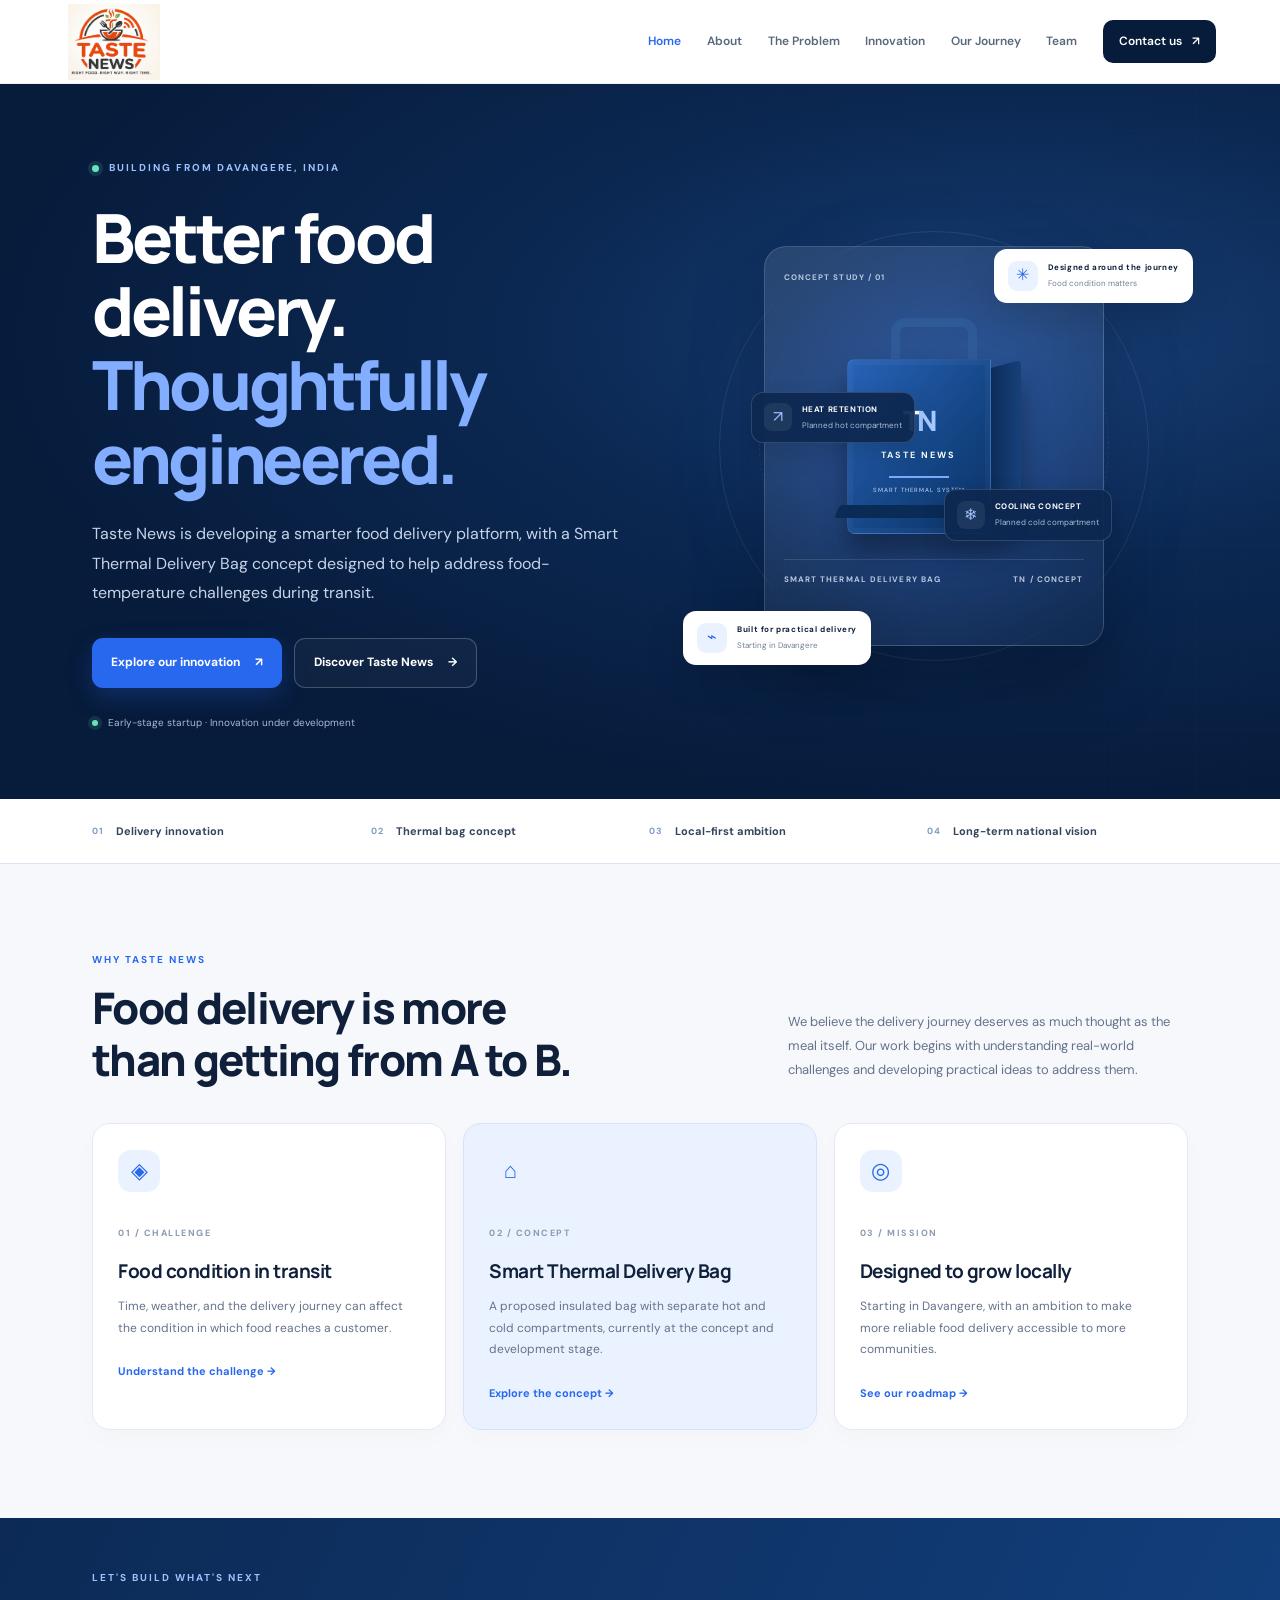
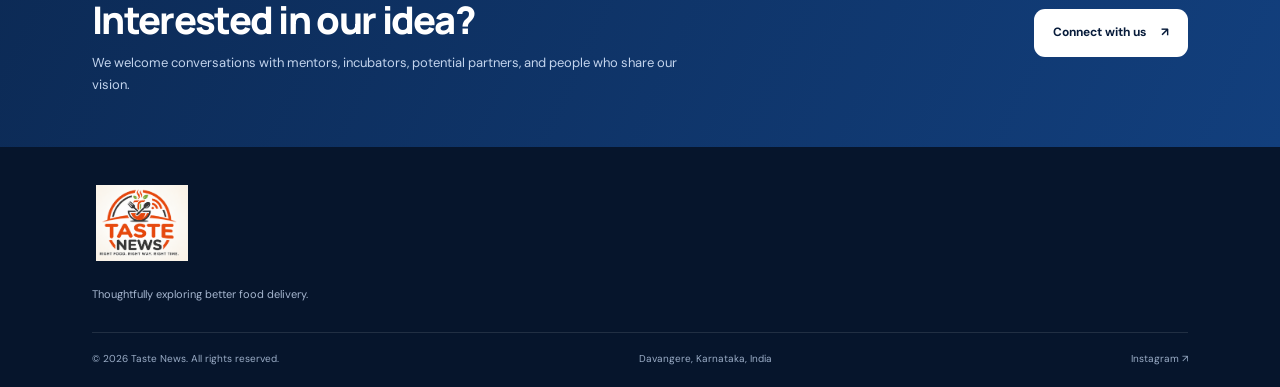
==== commit 4292dbeb: "Fix official logo image filename" ====
--- a/index.html
+++ b/index.html
@@ -10,7 +10,7 @@
   <link rel="stylesheet" href="styles.css">
 </head>
 <body>
-<header class="site-header"><a class="brand" href="index.html" aria-label="Taste News home"><img class="brand-logo" src="taste-news-logo.png" alt="Taste News — Right Food. Right Way. Right Time."></a>
+<header class="site-header"><a class="brand" href="index.html" aria-label="Taste News home"><img class="brand-logo" src="taste-news-logo.png.png" alt="Taste News — Right Food. Right Way. Right Time."></a>
 <button class="menu-toggle" aria-label="Toggle navigation" aria-expanded="false">☰</button>
 <nav class="nav"><a class="active" href="index.html">Home</a><a href="about.html">About</a><a href="problem.html">The Problem</a><a href="innovation.html">Innovation</a><a href="journey.html">Our Journey</a><a href="team.html">Team</a><a class="nav-contact" href="contact.html">Contact us <span>↗</span></a></nav></header>
 <main>
@@ -19,4 +19,4 @@
 <section class="trust-strip"><div><span class="strip-number">01</span><span>Delivery innovation</span></div><div><span class="strip-number">02</span><span>Thermal bag concept</span></div><div><span class="strip-number">03</span><span>Local-first ambition</span></div><div><span class="strip-number">04</span><span>Long-term national vision</span></div></section>
 <section class="section section-light"><div class="section-heading"><div><div class="eyebrow dark-eyebrow">WHY TASTE NEWS</div><h2>Food delivery is more<br>than getting from A to B.</h2></div><p>We believe the delivery journey deserves as much thought as the meal itself. Our work begins with understanding real-world challenges and developing practical ideas to address them.</p></div><div class="feature-grid"><article class="feature-card"><div class="feature-icon">◈</div><span class="card-index">01 / CHALLENGE</span><h3>Food condition in transit</h3><p>Time, weather, and the delivery journey can affect the condition in which food reaches a customer.</p><a href="problem.html" class="text-link">Understand the challenge →</a></article><article class="feature-card feature-card-blue"><div class="feature-icon">⌂</div><span class="card-index">02 / CONCEPT</span><h3>Smart Thermal Delivery Bag</h3><p>A proposed insulated bag with separate hot and cold compartments, currently at the concept and development stage.</p><a href="innovation.html" class="text-link">Explore the concept →</a></article><article class="feature-card"><div class="feature-icon">◎</div><span class="card-index">03 / MISSION</span><h3>Designed to grow locally</h3><p>Starting in Davangere, with an ambition to make more reliable food delivery accessible to more communities.</p><a href="journey.html" class="text-link">See our roadmap →</a></article></div></section>
 <section class="cta-band"><div><div class="eyebrow">LET'S BUILD WHAT'S NEXT</div><h2>Interested in our idea?</h2><p>We welcome conversations with mentors, incubators, potential partners, and people who share our vision.</p></div><a class="button button-white" href="contact.html">Connect with us <span>↗</span></a></section>
-</main><footer class="footer"><a class="brand brand-footer" href="index.html"><img class="brand-logo" src="taste-news-logo.png" alt="Taste News — Right Food. Right Way. Right Time."></a><p>Thoughtfully exploring better food delivery.</p><div class="footer-bottom"><span>© <span data-year></span> Taste News. All rights reserved.</span><span>Davangere, Karnataka, India</span><span><a href="https://www.instagram.com/taste_news_offical/" target="_blank" rel="noreferrer">Instagram ↗</a></span></div></footer><script src="script.js"></script></body></html>+</main><footer class="footer"><a class="brand brand-footer" href="index.html"><img class="brand-logo" src="taste-news-logo.png.png" alt="Taste News — Right Food. Right Way. Right Time."></a><p>Thoughtfully exploring better food delivery.</p><div class="footer-bottom"><span>© <span data-year></span> Taste News. All rights reserved.</span><span>Davangere, Karnataka, India</span><span><a href="https://www.instagram.com/taste_news_offical/" target="_blank" rel="noreferrer">Instagram ↗</a></span></div></footer><script src="script.js"></script></body></html>
--- a/styles.css
+++ b/styles.css
@@ -1 +1 @@
-:root{--navy:#071b3a;--navy2:#0d2d5b;--blue:#2868ef;--sky:#eaf2ff;--ink:#10203a;--muted:#64738b;--line:#dce5f0;--paper:#f6f8fc;--white:#fff;--radius:22px}*{box-sizing:border-box}html{scroll-behavior:smooth}body{margin:0;background:var(--paper);color:var(--ink);font-family:"DM Sans",sans-serif;line-height:1.65;-webkit-font-smoothing:antialiased}a{color:inherit;text-decoration:none}button,input,textarea,select{font:inherit}.site-header{height:84px;padding:0 clamp(20px,5vw,76px);display:flex;align-items:center;justify-content:space-between;background:#fff;border-bottom:1px solid rgba(16,32,58,.07);position:relative;z-index:10}.brand{display:inline-flex;align-items:center;gap:11px;flex-shrink:0}.brand-mark{width:43px;height:43px;border-radius:13px;background:var(--navy);color:white;display:grid;place-items:center;font-family:Manrope,sans-serif;font-weight:800;font-size:18px;letter-spacing:-2px;box-shadow:0 7px 18px #071b3a24}.brand-mark span{color:#70a2ff}.brand-name{font-family:Manrope,sans-serif;font-size:18px;letter-spacing:-.8px;font-weight:500;line-height:1.1}.brand-name b{font-weight:800}.brand-name small{display:block;font-family:"DM Sans",sans-serif;font-size:8px;letter-spacing:1.5px;font-weight:700;color:#738198;margin-top:5px}.nav{display:flex;align-items:center;gap:clamp(12px,2vw,29px);font-size:12px;font-weight:600;color:#58677c}.nav>a{transition:color .2s}.nav>a:hover,.nav>a.active{color:var(--blue)}.nav-contact{padding:12px 16px;border-radius:10px;background:var(--navy);color:white!important}.nav-contact span{margin-left:7px}.menu-toggle{display:none;border:0;background:transparent;font-size:25px;color:var(--navy)}.hero{min-height:650px;background:radial-gradient(ellipse at 80% 35%,#173e75 0%,#0b2852 35%,#071b3a 74%);color:white;padding:76px clamp(22px,7.2vw,110px) 68px;display:grid;grid-template-columns:1.05fr .95fr;align-items:center;gap:25px;position:relative;overflow:hidden}.hero-grid{position:absolute;inset:0;opacity:.12;background-image:linear-gradient(#b6d0ff1a 1px,transparent 1px),linear-gradient(90deg,#b6d0ff1a 1px,transparent 1px);background-size:46px 46px;mask-image:linear-gradient(90deg,transparent,#000)}.hero-copy{position:relative;z-index:1;max-width:640px}.eyebrow{font-size:10px;letter-spacing:2px;font-weight:700;color:#9fc1ff;display:flex;align-items:center;gap:10px}.pulse,.note-dot,.status-dot{width:7px;height:7px;border-radius:50%;background:#66e4bd;display:inline-block;box-shadow:0 0 0 4px #66e4bd20}.hero h1,.page-hero h1{font-family:Manrope,sans-serif;font-size:clamp(42px,5.3vw,72px);line-height:1.09;letter-spacing:-3.4px;margin:24px 0 23px;font-weight:800}.hero h1 span,.page-hero h1 span{color:#83adff}.hero-lead{font-size:16px;line-height:1.85;color:#c6d4e9;max-width:530px}.hero-actions{display:flex;gap:12px;flex-wrap:wrap;margin-top:30px}.button{display:inline-flex;align-items:center;justify-content:center;gap:15px;border:0;border-radius:11px;padding:14px 19px;font-size:12px;font-weight:700;cursor:pointer;transition:transform .2s,box-shadow .2s}.button:hover{transform:translateY(-2px)}.button-primary{background:var(--blue);color:white;box-shadow:0 9px 24px #2868ef40}.button-ghost{border:1px solid #ffffff38;color:white;background:#ffffff09}.hero-note{font-size:10px;color:#a8bad4;display:flex;align-items:center;gap:10px;margin-top:27px}.note-dot{width:6px;height:6px}.hero-visual{position:relative;min-height:470px;display:grid;place-items:center}.visual-glow{position:absolute;width:330px;height:330px;border-radius:50%;background:#2868ef36;filter:blur(48px)}.orbit{position:absolute;border:1px solid #ffffff15;border-radius:50%;width:430px;height:430px}.orbit-two{width:350px;height:350px;border-style:dashed}.bag-card{position:relative;width:min(340px,83%);min-height:400px;border:1px solid #ffffff28;border-radius:22px;background:linear-gradient(145deg,#ffffff1b,#ffffff08);backdrop-filter:blur(16px);padding:19px 19px 15px;box-shadow:0 30px 70px #0004;z-index:2}.bag-top,.bag-bottom{display:flex;align-items:center;justify-content:space-between;gap:10px}.mini-label,.bag-bottom{font-size:8px;letter-spacing:1.1px;color:#b9c9e0;font-weight:700}.status-pill{font-size:7px;letter-spacing:.6px;padding:5px 7px;border:1px solid #76d9b65c;border-radius:20px;color:#9ef0d1}.bag-illustration{height:270px;display:flex;align-items:center;justify-content:center;position:relative;perspective:700px}.bag-handle{position:absolute;top:29px;width:86px;height:48px;border:9px solid #2f5a98;border-bottom:0;border-radius:15px 15px 0 0}.bag-body{position:relative;margin-top:44px;width:174px;height:175px;display:flex;filter:drop-shadow(0 19px 13px #0005)}.bag-front{position:relative;z-index:2;flex:1;background:linear-gradient(130deg,#2863b8,#12427f 65%,#0e3268);border:1px solid #75aaff45;border-radius:8px 0 4px 8px;display:flex;align-items:center;flex-direction:column;justify-content:center;box-shadow:inset 0 0 0 5px #ffffff08}.bag-side{width:31px;background:linear-gradient(90deg,#0c2b57,#17417a);transform:skewY(-15deg);margin:5px 0 5px -1px;border-radius:0 5px 5px 0}.bag-base{position:absolute;bottom:41px;width:193px;height:13px;background:#0a2b56;transform:skewX(-25deg);border-radius:3px}.bag-logo{font-family:Manrope,sans-serif;font-weight:800;font-size:28px;letter-spacing:-3px;color:white}.bag-logo span{color:#a6c9ff}.bag-wordmark{font-size:9px;letter-spacing:2px;color:#fff;font-weight:700;margin-top:5px}.bag-line{height:2px;width:60px;background:#76aaff;margin:13px 0 8px}.bag-caption{font-size:6px;letter-spacing:1px;color:#c5dcff}.temp-label{position:absolute;display:flex;align-items:center;gap:10px;background:#0d2850eF;border:1px solid #ffffff25;padding:10px 12px;border-radius:12px;z-index:3;box-shadow:0 10px 25px #0002}.temp-label>span{width:28px;height:28px;display:grid;place-items:center;border-radius:8px;background:#ffffff12;color:#9ec1ff}.temp-label b,.floating-chip b{font-size:8px;letter-spacing:.6px;display:block}.temp-label small,.floating-chip small{font-size:8px;color:#aebed5;display:block;margin-top:3px}.temp-hot{left:-14px;top:145px}.temp-cold{right:-9px;bottom:104px}.bag-bottom{border-top:1px solid #ffffff20;padding-top:13px}.floating-chip{position:absolute;display:flex;align-items:center;gap:10px;background:#fff;color:var(--ink);border-radius:13px;padding:12px 14px;z-index:4;box-shadow:0 14px 40px #0002}.floating-chip small{color:#718096}.chip-icon{display:grid;place-items:center;width:30px;height:30px;background:var(--sky);color:var(--blue);border-radius:9px}.chip-top{right:-5px;top:38px}.chip-bottom{left:4px;bottom:16px}.trust-strip{padding:23px clamp(22px,7.2vw,110px);display:grid;grid-template-columns:repeat(4,1fr);gap:18px;background:#fff;border-bottom:1px solid var(--line)}.trust-strip>div{display:flex;align-items:center;gap:12px;font-size:11px;font-weight:700;color:#33445d}.strip-number{font-size:9px;color:#7e9ac6;letter-spacing:1px}.section{padding:88px clamp(22px,7.2vw,110px)}.section-light{background:#f6f8fc}.section-heading{display:flex;justify-content:space-between;align-items:end;gap:40px;margin-bottom:37px}.dark-eyebrow{color:var(--blue)}h2{font-family:Manrope,sans-serif;font-size:clamp(29px,3.4vw,44px);line-height:1.2;letter-spacing:-1.7px;margin:13px 0 0;font-weight:800}.section-heading>p{max-width:400px;color:var(--muted);font-size:13px;line-height:1.85;margin:0 0 4px}.feature-grid{display:grid;grid-template-columns:repeat(3,1fr);gap:17px}.feature-card{background:white;border:1px solid #e3eaf3;border-radius:18px;padding:26px 25px 24px;min-height:245px;box-shadow:0 8px 24px #10203a05}.feature-card-blue{background:#eaf2ff;border-color:#d5e3ff}.feature-icon{width:42px;height:42px;border-radius:13px;display:grid;place-items:center;background:#eaf2ff;color:var(--blue);font-size:22px;margin-bottom:26px}.card-index{font-size:9px;letter-spacing:1.5px;font-weight:700;color:#8a9ab0}.feature-card h3,.problem-card h3,.team-card h3{font-family:Manrope,sans-serif;font-size:19px;letter-spacing:-.5px;margin:11px 0 9px}.feature-card p,.problem-card p,.team-card p{font-size:12px;color:var(--muted);line-height:1.8;margin:0 0 18px}.text-link{font-size:11px;color:var(--blue);font-weight:700}.cta-band{background:linear-gradient(115deg,#0c2a55,#123f7d);color:white;padding:52px clamp(22px,7.2vw,110px);display:flex;justify-content:space-between;align-items:center;gap:30px}.cta-band h2{font-size:clamp(28px,3vw,38px);margin:10px 0}.cta-band p{font-size:13px;color:#c3d4ed;margin:0;max-width:600px}.button-white{background:white;color:var(--navy);white-space:nowrap}.footer{padding:38px clamp(22px,7.2vw,110px) 20px;background:#06152c;color:white}.brand-footer .brand-mark{background:#17396a}.brand-footer .brand-name small{color:#8ba0bf}.footer>p{font-size:11px;color:#a6b6cf;margin:15px 0 29px}.footer-bottom{border-top:1px solid #ffffff1c;padding-top:18px;display:flex;justify-content:space-between;gap:15px;flex-wrap:wrap;font-size:10px;color:#9badc7}.footer-bottom a:hover{color:white}.page-hero{padding:90px clamp(22px,9vw,135px) 70px;background:radial-gradient(ellipse at 80% 20%,#173e75,#0b2852 42%,#071b3a 82%);color:white;position:relative;overflow:hidden}.page-hero h1{font-size:clamp(42px,5vw,64px);margin:19px 0}.page-hero>p{max-width:630px;color:#c5d4e8;font-size:15px;line-height:1.85}.page-hero-line{height:1px;background:linear-gradient(90deg,#78a9ff8c,transparent);max-width:760px;margin-top:42px}.split-section{display:grid;grid-template-columns:.8fr 1.2fr;gap:65px;align-items:start}.split-section h2{margin-top:15px}.prose{max-width:690px}.prose p{font-size:14px;line-height:1.95;color:#586981;margin:0 0 18px}.values-grid{display:grid;grid-template-columns:repeat(3,1fr);gap:17px;margin-top:58px}.values-grid article{padding:25px;background:white;border:1px solid var(--line);border-radius:15px}.values-grid article>span{color:var(--blue);font-size:10px;letter-spacing:1px;font-weight:800}.values-grid h3{font-family:Manrope,sans-serif;font-size:17px;margin:16px 0 7px}.values-grid p{font-size:12px;color:var(--muted);margin:0;line-height:1.8}.problem-grid{display:grid;grid-template-columns:repeat(3,1fr);gap:17px}.problem-card{background:white;border:1px solid var(--line);border-radius:18px;padding:26px;position:relative;min-height:275px}.problem-number{font-size:10px;letter-spacing:1.5px;color:#8b9bb1;font-weight:700}.problem-symbol{font-size:36px;color:var(--blue);margin-top:20px}.problem-tag{display:inline-block;padding:6px 9px;border-radius:6px;background:#edf3ff;color:#4166a5;font-size:8px;font-weight:700;letter-spacing:1px}.notice{margin-top:30px;border:1px solid #cdddf8;background:#edf4ff;padding:20px 23px;border-radius:13px}.notice strong{font-family:Manrope,sans-serif;font-size:13px}.notice p{font-size:12px;color:#526680;margin:5px 0 0;line-height:1.8}.status-banner{display:inline-flex;align-items:center;gap:9px;margin-top:25px;padding:10px 13px;border:1px solid #ffffff28;border-radius:9px;color:#d4e1f3;font-size:9px;letter-spacing:1px;font-weight:700}.innovation-split{grid-template-columns:1fr 1fr;align-items:center}.muted{color:var(--muted);font-size:13px;line-height:1.85;max-width:400px}.concept-diagram{background:#e8effa;border:1px solid #d3dfef;border-radius:22px;padding:20px;box-shadow:0 16px 40px #17375d0b}.diagram-compartment{border-radius:13px;padding:18px 20px;min-height:130px;position:relative;overflow:hidden}.hot-zone{background:linear-gradient(120deg,#163e76,#245aa0);color:white}.cold-zone{background:linear-gradient(120deg,#fff,#d8e8ff);color:#12345e}.zone-icon{font-size:24px;display:block;margin-bottom:4px}.diagram-compartment b{font-family:Manrope,sans-serif;font-size:13px;letter-spacing:1px;display:block}.diagram-compartment small{font-size:10px;opacity:.75;display:block;margin-top:3px}.zone-waves,.zone-snow{position:absolute;right:16px;bottom:13px;letter-spacing:6px;font-size:20px;opacity:.4}.diagram-divider{text-align:center;height:32px;display:grid;place-items:center;color:#647b9b;font-size:8px;font-weight:800;letter-spacing:1.5px}.diagram-footnote{font-size:9px;color:#6f8098;text-align:center;margin-top:13px}.innovation-features{margin-top:52px}.timeline{max-width:820px;margin:45px auto 0}.timeline-item{display:grid;grid-template-columns:100px 24px 1fr;gap:22px;min-height:155px}.timeline-year{font-family:Manrope,sans-serif;font-size:26px;font-weight:800;color:var(--navy);letter-spacing:-1px}.timeline-marker{position:relative;display:flex;justify-content:center}.timeline-marker:before{content:"";width:11px;height:11px;border-radius:50%;background:var(--blue);border:4px solid #dce8ff;z-index:1}.timeline-marker:after{content:"";position:absolute;top:16px;bottom:-1px;width:1px;background:#cbd8eb}.timeline-item:last-child .timeline-marker:after{display:none}.timeline-content{padding:0 0 33px}.timeline-tag{font-size:9px;letter-spacing:1.4px;font-weight:800;color:var(--blue)}.timeline-content h3{font-family:Manrope,sans-serif;font-size:22px;margin:6px 0}.timeline-content p{font-size:13px;color:var(--muted);max-width:580px;margin:0;line-height:1.85}.vision-note{display:flex;align-items:start;gap:15px;max-width:820px;margin:12px auto 0;padding:20px;background:#eaf2ff;border-radius:14px}.vision-note>span{font-size:24px;color:var(--blue)}.vision-note b{font-family:Manrope,sans-serif;font-size:13px}.vision-note p{font-size:12px;color:#5d6f88;margin:3px 0 0}.team-grid{display:grid;grid-template-columns:repeat(3,1fr);gap:18px}.team-card{background:white;border:1px solid var(--line);border-radius:19px;padding:29px 25px;min-height:260px}.avatar{width:66px;height:66px;border-radius:20px;display:grid;place-items:center;font-family:Manrope,sans-serif;font-size:20px;font-weight:800;color:white;margin-bottom:22px}.avatar-one{background:linear-gradient(135deg,#164b9a,#377df0)}.avatar-two{background:linear-gradient(135deg,#164a6c,#35a2c6)}.avatar-three{background:linear-gradient(135deg,#3e438d,#8b83e9)}.team-role{font-size:9px;letter-spacing:1.5px;color:var(--blue);font-weight:800}.team-card h3{margin:8px 0}.contact-layout{display:grid;grid-template-columns:.85fr 1.15fr;gap:65px;align-items:start}.contact-info h2{margin:12px 0}.contact-info>p{font-size:13px;color:var(--muted);line-height:1.9;max-width:390px;margin-bottom:30px}.contact-link{display:flex;align-items:center;gap:13px;padding:15px 0;border-top:1px solid var(--line)}.contact-link>span:nth-child(2){flex:1}.contact-icon{width:40px;height:40px;display:grid;place-items:center;background:#e5efff;color:var(--blue);border-radius:12px;font-size:19px}.contact-link small{display:block;color:#8a99ad;font-size:8px;letter-spacing:1.4px;font-weight:800}.contact-link b{font-size:12px;overflow-wrap:anywhere}.contact-link>span:last-child{color:var(--blue)}.location-note{display:flex;gap:12px;margin-top:23px;color:#526780;font-size:12px}.location-note>span{font-size:20px;color:var(--blue)}.contact-form{background:white;border:1px solid var(--line);border-radius:20px;padding:29px;box-shadow:0 15px 35px #10203a08}.form-heading>span{font-size:9px;color:var(--blue);font-weight:800;letter-spacing:1.4px}.form-heading h3{font-family:Manrope,sans-serif;font-size:23px;margin:8px 0 4px}.form-heading p{font-size:11px;color:var(--muted);line-height:1.7;margin:0 0 23px}.contact-form label{display:block;font-size:11px;font-weight:700;margin:15px 0 6px}.contact-form input,.contact-form textarea,.contact-form select{width:100%;border:1px solid #dbe4ef;border-radius:9px;padding:12px 13px;background:#fbfcff;color:var(--ink);font-size:12px;outline:none}.contact-form input:focus,.contact-form textarea:focus,.contact-form select:focus{border-color:#6b9aff;box-shadow:0 0 0 3px #2868ef14}.contact-form textarea{resize:vertical}.form-submit{margin-top:18px;width:100%}.form-status{font-size:11px;color:#46658f}.form-status:empty{display:none}@media(max-width:1080px){.nav{gap:13px}.nav>a{font-size:11px}.hero{padding-left:5vw;padding-right:5vw}.hero h1{font-size:56px}.hero-visual{transform:scale(.92)}.section{padding-left:5vw;padding-right:5vw}}@media(max-width:820px){.site-header{height:72px}.menu-toggle{display:block}.nav{display:none;position:absolute;top:71px;left:0;right:0;background:white;padding:17px 22px 22px;border-bottom:1px solid var(--line);box-shadow:0 16px 25px #071b3a12;align-items:stretch;gap:0;flex-direction:column}.nav.open{display:flex}.nav>a{padding:12px 4px;font-size:13px}.nav .nav-contact{padding:12px 14px;margin-top:8px;text-align:center}.hero{grid-template-columns:1fr;padding-top:64px}.hero-copy{max-width:680px}.hero h1{font-size:clamp(44px,8vw,66px)}.hero-visual{min-height:450px;margin-top:4px;transform:none}.trust-strip{grid-template-columns:repeat(2,1fr)}.section-heading{align-items:start;flex-direction:column;gap:17px}.feature-grid,.problem-grid,.team-grid{grid-template-columns:1fr 1fr}.split-section,.innovation-split,.contact-layout{grid-template-columns:1fr;gap:35px}.values-grid{grid-template-columns:1fr}.cta-band{align-items:flex-start;flex-direction:column}.cta-band .button{align-self:flex-start}.page-hero{padding-top:68px}.contact-layout{gap:45px}}@media(max-width:540px){.brand-name{font-size:16px}.brand-mark{width:39px;height:39px}.hero{padding-left:22px;padding-right:22px}.hero h1,.page-hero h1{letter-spacing:-2px}.hero-lead{font-size:14px}.hero-visual{min-height:405px;transform:scale(.92);margin-left:-10px;margin-right:-10px}.bag-card{min-height:380px}.temp-hot{left:-8px}.temp-cold{right:-8px}.chip-top{right:-3px}.chip-bottom{left:0}.trust-strip{padding:21px 22px;gap:16px}.trust-strip>div{font-size:10px}.section{padding:62px 22px}.feature-grid,.problem-grid,.team-grid{grid-template-columns:1fr}.feature-card{min-height:auto}.page-hero{padding:65px 22px 45px}.page-hero>p{font-size:13px}.section-heading h2,h2{letter-spacing:-1.2px}.timeline-item{grid-template-columns:68px 18px 1fr;gap:12px;min-height:170px}.timeline-year{font-size:21px}.timeline-content h3{font-size:19px}.timeline-content p{font-size:12px}.contact-form{padding:22px}.footer-bottom{flex-direction:column;gap:10px}.cta-band{padding:42px 22px}.cta-band p{font-size:12px}}@media(prefers-reduced-motion:reduce){html{scroll-behavior:auto}*,*:before,*:after{transition:none!important;animation:none!important}}+:root{--navy:#071b3a;--navy2:#0d2d5b;--blue:#2868ef;--sky:#eaf2ff;--ink:#10203a;--muted:#64738b;--line:#dce5f0;--paper:#f6f8fc;--white:#fff;--radius:22px}*{box-sizing:border-box}html{scroll-behavior:smooth}body{margin:0;background:var(--paper);color:var(--ink);font-family:"DM Sans",sans-serif;line-height:1.65;-webkit-font-smoothing:antialiased}a{color:inherit;text-decoration:none}button,input,textarea,select{font:inherit}.site-header{height:84px;padding:0 clamp(20px,5vw,76px);display:flex;align-items:center;justify-content:space-between;background:#fff;border-bottom:1px solid rgba(16,32,58,.07);position:relative;z-index:10}.brand{display:inline-flex;align-items:center;gap:11px;flex-shrink:0}.brand-logo{display:block;width:100px;height:76px;object-fit:contain;flex-shrink:0}.brand-mark{width:43px;height:43px;border-radius:13px;background:var(--navy);color:white;display:grid;place-items:center;font-family:Manrope,sans-serif;font-weight:800;font-size:18px;letter-spacing:-2px;box-shadow:0 7px 18px #071b3a24}.brand-mark span{color:#70a2ff}.brand-name{font-family:Manrope,sans-serif;font-size:18px;letter-spacing:-.8px;font-weight:500;line-height:1.1}.brand-name b{font-weight:800}.brand-name small{display:block;font-family:"DM Sans",sans-serif;font-size:8px;letter-spacing:1.5px;font-weight:700;color:#738198;margin-top:5px}.nav{display:flex;align-items:center;gap:clamp(12px,2vw,29px);font-size:12px;font-weight:600;color:#58677c}.nav>a{transition:color .2s}.nav>a:hover,.nav>a.active{color:var(--blue)}.nav-contact{padding:12px 16px;border-radius:10px;background:var(--navy);color:white!important}.nav-contact span{margin-left:7px}.menu-toggle{display:none;border:0;background:transparent;font-size:25px;color:var(--navy)}.hero{min-height:650px;background:radial-gradient(ellipse at 80% 35%,#173e75 0%,#0b2852 35%,#071b3a 74%);color:white;padding:76px clamp(22px,7.2vw,110px) 68px;display:grid;grid-template-columns:1.05fr .95fr;align-items:center;gap:25px;position:relative;overflow:hidden}.hero-grid{position:absolute;inset:0;opacity:.12;background-image:linear-gradient(#b6d0ff1a 1px,transparent 1px),linear-gradient(90deg,#b6d0ff1a 1px,transparent 1px);background-size:46px 46px;mask-image:linear-gradient(90deg,transparent,#000)}.hero-copy{position:relative;z-index:1;max-width:640px}.eyebrow{font-size:10px;letter-spacing:2px;font-weight:700;color:#9fc1ff;display:flex;align-items:center;gap:10px}.pulse,.note-dot,.status-dot{width:7px;height:7px;border-radius:50%;background:#66e4bd;display:inline-block;box-shadow:0 0 0 4px #66e4bd20}.hero h1,.page-hero h1{font-family:Manrope,sans-serif;font-size:clamp(42px,5.3vw,72px);line-height:1.09;letter-spacing:-3.4px;margin:24px 0 23px;font-weight:800}.hero h1 span,.page-hero h1 span{color:#83adff}.hero-lead{font-size:16px;line-height:1.85;color:#c6d4e9;max-width:530px}.hero-actions{display:flex;gap:12px;flex-wrap:wrap;margin-top:30px}.button{display:inline-flex;align-items:center;justify-content:center;gap:15px;border:0;border-radius:11px;padding:14px 19px;font-size:12px;font-weight:700;cursor:pointer;transition:transform .2s,box-shadow .2s}.button:hover{transform:translateY(-2px)}.button-primary{background:var(--blue);color:white;box-shadow:0 9px 24px #2868ef40}.button-ghost{border:1px solid #ffffff38;color:white;background:#ffffff09}.hero-note{font-size:10px;color:#a8bad4;display:flex;align-items:center;gap:10px;margin-top:27px}.note-dot{width:6px;height:6px}.hero-visual{position:relative;min-height:470px;display:grid;place-items:center}.visual-glow{position:absolute;width:330px;height:330px;border-radius:50%;background:#2868ef36;filter:blur(48px)}.orbit{position:absolute;border:1px solid #ffffff15;border-radius:50%;width:430px;height:430px}.orbit-two{width:350px;height:350px;border-style:dashed}.bag-card{position:relative;width:min(340px,83%);min-height:400px;border:1px solid #ffffff28;border-radius:22px;background:linear-gradient(145deg,#ffffff1b,#ffffff08);backdrop-filter:blur(16px);padding:19px 19px 15px;box-shadow:0 30px 70px #0004;z-index:2}.bag-top,.bag-bottom{display:flex;align-items:center;justify-content:space-between;gap:10px}.mini-label,.bag-bottom{font-size:8px;letter-spacing:1.1px;color:#b9c9e0;font-weight:700}.status-pill{font-size:7px;letter-spacing:.6px;padding:5px 7px;border:1px solid #76d9b65c;border-radius:20px;color:#9ef0d1}.bag-illustration{height:270px;display:flex;align-items:center;justify-content:center;position:relative;perspective:700px}.bag-handle{position:absolute;top:29px;width:86px;height:48px;border:9px solid #2f5a98;border-bottom:0;border-radius:15px 15px 0 0}.bag-body{position:relative;margin-top:44px;width:174px;height:175px;display:flex;filter:drop-shadow(0 19px 13px #0005)}.bag-front{position:relative;z-index:2;flex:1;background:linear-gradient(130deg,#2863b8,#12427f 65%,#0e3268);border:1px solid #75aaff45;border-radius:8px 0 4px 8px;display:flex;align-items:center;flex-direction:column;justify-content:center;box-shadow:inset 0 0 0 5px #ffffff08}.bag-side{width:31px;background:linear-gradient(90deg,#0c2b57,#17417a);transform:skewY(-15deg);margin:5px 0 5px -1px;border-radius:0 5px 5px 0}.bag-base{position:absolute;bottom:41px;width:193px;height:13px;background:#0a2b56;transform:skewX(-25deg);border-radius:3px}.bag-logo{font-family:Manrope,sans-serif;font-weight:800;font-size:28px;letter-spacing:-3px;color:white}.bag-logo span{color:#a6c9ff}.bag-wordmark{font-size:9px;letter-spacing:2px;color:#fff;font-weight:700;margin-top:5px}.bag-line{height:2px;width:60px;background:#76aaff;margin:13px 0 8px}.bag-caption{font-size:6px;letter-spacing:1px;color:#c5dcff}.temp-label{position:absolute;display:flex;align-items:center;gap:10px;background:#0d2850eF;border:1px solid #ffffff25;padding:10px 12px;border-radius:12px;z-index:3;box-shadow:0 10px 25px #0002}.temp-label>span{width:28px;height:28px;display:grid;place-items:center;border-radius:8px;background:#ffffff12;color:#9ec1ff}.temp-label b,.floating-chip b{font-size:8px;letter-spacing:.6px;display:block}.temp-label small,.floating-chip small{font-size:8px;color:#aebed5;display:block;margin-top:3px}.temp-hot{left:-14px;top:145px}.temp-cold{right:-9px;bottom:104px}.bag-bottom{border-top:1px solid #ffffff20;padding-top:13px}.floating-chip{position:absolute;display:flex;align-items:center;gap:10px;background:#fff;color:var(--ink);border-radius:13px;padding:12px 14px;z-index:4;box-shadow:0 14px 40px #0002}.floating-chip small{color:#718096}.chip-icon{display:grid;place-items:center;width:30px;height:30px;background:var(--sky);color:var(--blue);border-radius:9px}.chip-top{right:-5px;top:38px}.chip-bottom{left:4px;bottom:16px}.trust-strip{padding:23px clamp(22px,7.2vw,110px);display:grid;grid-template-columns:repeat(4,1fr);gap:18px;background:#fff;border-bottom:1px solid var(--line)}.trust-strip>div{display:flex;align-items:center;gap:12px;font-size:11px;font-weight:700;color:#33445d}.strip-number{font-size:9px;color:#7e9ac6;letter-spacing:1px}.section{padding:88px clamp(22px,7.2vw,110px)}.section-light{background:#f6f8fc}.section-heading{display:flex;justify-content:space-between;align-items:end;gap:40px;margin-bottom:37px}.dark-eyebrow{color:var(--blue)}h2{font-family:Manrope,sans-serif;font-size:clamp(29px,3.4vw,44px);line-height:1.2;letter-spacing:-1.7px;margin:13px 0 0;font-weight:800}.section-heading>p{max-width:400px;color:var(--muted);font-size:13px;line-height:1.85;margin:0 0 4px}.feature-grid{display:grid;grid-template-columns:repeat(3,1fr);gap:17px}.feature-card{background:white;border:1px solid #e3eaf3;border-radius:18px;padding:26px 25px 24px;min-height:245px;box-shadow:0 8px 24px #10203a05}.feature-card-blue{background:#eaf2ff;border-color:#d5e3ff}.feature-icon{width:42px;height:42px;border-radius:13px;display:grid;place-items:center;background:#eaf2ff;color:var(--blue);font-size:22px;margin-bottom:26px}.card-index{font-size:9px;letter-spacing:1.5px;font-weight:700;color:#8a9ab0}.feature-card h3,.problem-card h3,.team-card h3{font-family:Manrope,sans-serif;font-size:19px;letter-spacing:-.5px;margin:11px 0 9px}.feature-card p,.problem-card p,.team-card p{font-size:12px;color:var(--muted);line-height:1.8;margin:0 0 18px}.text-link{font-size:11px;color:var(--blue);font-weight:700}.cta-band{background:linear-gradient(115deg,#0c2a55,#123f7d);color:white;padding:52px clamp(22px,7.2vw,110px);display:flex;justify-content:space-between;align-items:center;gap:30px}.cta-band h2{font-size:clamp(28px,3vw,38px);margin:10px 0}.cta-band p{font-size:13px;color:#c3d4ed;margin:0;max-width:600px}.button-white{background:white;color:var(--navy);white-space:nowrap}.footer{padding:38px clamp(22px,7.2vw,110px) 20px;background:#06152c;color:white}.brand-footer .brand-mark{background:#17396a}.brand-footer .brand-name small{color:#8ba0bf}.footer>p{font-size:11px;color:#a6b6cf;margin:15px 0 29px}.footer-bottom{border-top:1px solid #ffffff1c;padding-top:18px;display:flex;justify-content:space-between;gap:15px;flex-wrap:wrap;font-size:10px;color:#9badc7}.footer-bottom a:hover{color:white}.page-hero{padding:90px clamp(22px,9vw,135px) 70px;background:radial-gradient(ellipse at 80% 20%,#173e75,#0b2852 42%,#071b3a 82%);color:white;position:relative;overflow:hidden}.page-hero h1{font-size:clamp(42px,5vw,64px);margin:19px 0}.page-hero>p{max-width:630px;color:#c5d4e8;font-size:15px;line-height:1.85}.page-hero-line{height:1px;background:linear-gradient(90deg,#78a9ff8c,transparent);max-width:760px;margin-top:42px}.split-section{display:grid;grid-template-columns:.8fr 1.2fr;gap:65px;align-items:start}.split-section h2{margin-top:15px}.prose{max-width:690px}.prose p{font-size:14px;line-height:1.95;color:#586981;margin:0 0 18px}.values-grid{display:grid;grid-template-columns:repeat(3,1fr);gap:17px;margin-top:58px}.values-grid article{padding:25px;background:white;border:1px solid var(--line);border-radius:15px}.values-grid article>span{color:var(--blue);font-size:10px;letter-spacing:1px;font-weight:800}.values-grid h3{font-family:Manrope,sans-serif;font-size:17px;margin:16px 0 7px}.values-grid p{font-size:12px;color:var(--muted);margin:0;line-height:1.8}.problem-grid{display:grid;grid-template-columns:repeat(3,1fr);gap:17px}.problem-card{background:white;border:1px solid var(--line);border-radius:18px;padding:26px;position:relative;min-height:275px}.problem-number{font-size:10px;letter-spacing:1.5px;color:#8b9bb1;font-weight:700}.problem-symbol{font-size:36px;color:var(--blue);margin-top:20px}.problem-tag{display:inline-block;padding:6px 9px;border-radius:6px;background:#edf3ff;color:#4166a5;font-size:8px;font-weight:700;letter-spacing:1px}.notice{margin-top:30px;border:1px solid #cdddf8;background:#edf4ff;padding:20px 23px;border-radius:13px}.notice strong{font-family:Manrope,sans-serif;font-size:13px}.notice p{font-size:12px;color:#526680;margin:5px 0 0;line-height:1.8}.status-banner{display:inline-flex;align-items:center;gap:9px;margin-top:25px;padding:10px 13px;border:1px solid #ffffff28;border-radius:9px;color:#d4e1f3;font-size:9px;letter-spacing:1px;font-weight:700}.innovation-split{grid-template-columns:1fr 1fr;align-items:center}.muted{color:var(--muted);font-size:13px;line-height:1.85;max-width:400px}.concept-diagram{background:#e8effa;border:1px solid #d3dfef;border-radius:22px;padding:20px;box-shadow:0 16px 40px #17375d0b}.diagram-compartment{border-radius:13px;padding:18px 20px;min-height:130px;position:relative;overflow:hidden}.hot-zone{background:linear-gradient(120deg,#163e76,#245aa0);color:white}.cold-zone{background:linear-gradient(120deg,#fff,#d8e8ff);color:#12345e}.zone-icon{font-size:24px;display:block;margin-bottom:4px}.diagram-compartment b{font-family:Manrope,sans-serif;font-size:13px;letter-spacing:1px;display:block}.diagram-compartment small{font-size:10px;opacity:.75;display:block;margin-top:3px}.zone-waves,.zone-snow{position:absolute;right:16px;bottom:13px;letter-spacing:6px;font-size:20px;opacity:.4}.diagram-divider{text-align:center;height:32px;display:grid;place-items:center;color:#647b9b;font-size:8px;font-weight:800;letter-spacing:1.5px}.diagram-footnote{font-size:9px;color:#6f8098;text-align:center;margin-top:13px}.innovation-features{margin-top:52px}.timeline{max-width:820px;margin:45px auto 0}.timeline-item{display:grid;grid-template-columns:100px 24px 1fr;gap:22px;min-height:155px}.timeline-year{font-family:Manrope,sans-serif;font-size:26px;font-weight:800;color:var(--navy);letter-spacing:-1px}.timeline-marker{position:relative;display:flex;justify-content:center}.timeline-marker:before{content:"";width:11px;height:11px;border-radius:50%;background:var(--blue);border:4px solid #dce8ff;z-index:1}.timeline-marker:after{content:"";position:absolute;top:16px;bottom:-1px;width:1px;background:#cbd8eb}.timeline-item:last-child .timeline-marker:after{display:none}.timeline-content{padding:0 0 33px}.timeline-tag{font-size:9px;letter-spacing:1.4px;font-weight:800;color:var(--blue)}.timeline-content h3{font-family:Manrope,sans-serif;font-size:22px;margin:6px 0}.timeline-content p{font-size:13px;color:var(--muted);max-width:580px;margin:0;line-height:1.85}.vision-note{display:flex;align-items:start;gap:15px;max-width:820px;margin:12px auto 0;padding:20px;background:#eaf2ff;border-radius:14px}.vision-note>span{font-size:24px;color:var(--blue)}.vision-note b{font-family:Manrope,sans-serif;font-size:13px}.vision-note p{font-size:12px;color:#5d6f88;margin:3px 0 0}.team-grid{display:grid;grid-template-columns:repeat(3,1fr);gap:18px}.team-card{background:white;border:1px solid var(--line);border-radius:19px;padding:29px 25px;min-height:260px}.avatar{width:66px;height:66px;border-radius:20px;display:grid;place-items:center;font-family:Manrope,sans-serif;font-size:20px;font-weight:800;color:white;margin-bottom:22px}.avatar-one{background:linear-gradient(135deg,#164b9a,#377df0)}.avatar-two{background:linear-gradient(135deg,#164a6c,#35a2c6)}.avatar-three{background:linear-gradient(135deg,#3e438d,#8b83e9)}.team-role{font-size:9px;letter-spacing:1.5px;color:var(--blue);font-weight:800}.team-card h3{margin:8px 0}.contact-layout{display:grid;grid-template-columns:.85fr 1.15fr;gap:65px;align-items:start}.contact-info h2{margin:12px 0}.contact-info>p{font-size:13px;color:var(--muted);line-height:1.9;max-width:390px;margin-bottom:30px}.contact-link{display:flex;align-items:center;gap:13px;padding:15px 0;border-top:1px solid var(--line)}.contact-link>span:nth-child(2){flex:1}.contact-icon{width:40px;height:40px;display:grid;place-items:center;background:#e5efff;color:var(--blue);border-radius:12px;font-size:19px}.contact-link small{display:block;color:#8a99ad;font-size:8px;letter-spacing:1.4px;font-weight:800}.contact-link b{font-size:12px;overflow-wrap:anywhere}.contact-link>span:last-child{color:var(--blue)}.location-note{display:flex;gap:12px;margin-top:23px;color:#526780;font-size:12px}.location-note>span{font-size:20px;color:var(--blue)}.contact-form{background:white;border:1px solid var(--line);border-radius:20px;padding:29px;box-shadow:0 15px 35px #10203a08}.form-heading>span{font-size:9px;color:var(--blue);font-weight:800;letter-spacing:1.4px}.form-heading h3{font-family:Manrope,sans-serif;font-size:23px;margin:8px 0 4px}.form-heading p{font-size:11px;color:var(--muted);line-height:1.7;margin:0 0 23px}.contact-form label{display:block;font-size:11px;font-weight:700;margin:15px 0 6px}.contact-form input,.contact-form textarea,.contact-form select{width:100%;border:1px solid #dbe4ef;border-radius:9px;padding:12px 13px;background:#fbfcff;color:var(--ink);font-size:12px;outline:none}.contact-form input:focus,.contact-form textarea:focus,.contact-form select:focus{border-color:#6b9aff;box-shadow:0 0 0 3px #2868ef14}.contact-form textarea{resize:vertical}.form-submit{margin-top:18px;width:100%}.form-status{font-size:11px;color:#46658f}.form-status:empty{display:none}@media(max-width:1080px){.nav{gap:13px}.nav>a{font-size:11px}.hero{padding-left:5vw;padding-right:5vw}.hero h1{font-size:56px}.hero-visual{transform:scale(.92)}.section{padding-left:5vw;padding-right:5vw}}@media(max-width:820px){.site-header{height:72px}.menu-toggle{display:block}.nav{display:none;position:absolute;top:71px;left:0;right:0;background:white;padding:17px 22px 22px;border-bottom:1px solid var(--line);box-shadow:0 16px 25px #071b3a12;align-items:stretch;gap:0;flex-direction:column}.nav.open{display:flex}.nav>a{padding:12px 4px;font-size:13px}.nav .nav-contact{padding:12px 14px;margin-top:8px;text-align:center}.hero{grid-template-columns:1fr;padding-top:64px}.hero-copy{max-width:680px}.hero h1{font-size:clamp(44px,8vw,66px)}.hero-visual{min-height:450px;margin-top:4px;transform:none}.trust-strip{grid-template-columns:repeat(2,1fr)}.section-heading{align-items:start;flex-direction:column;gap:17px}.feature-grid,.problem-grid,.team-grid{grid-template-columns:1fr 1fr}.split-section,.innovation-split,.contact-layout{grid-template-columns:1fr;gap:35px}.values-grid{grid-template-columns:1fr}.cta-band{align-items:flex-start;flex-direction:column}.cta-band .button{align-self:flex-start}.page-hero{padding-top:68px}.contact-layout{gap:45px}}@media(max-width:540px){.brand-name{font-size:16px}.brand-mark{width:39px;height:39px}.hero{padding-left:22px;padding-right:22px}.hero h1,.page-hero h1{letter-spacing:-2px}.hero-lead{font-size:14px}.hero-visual{min-height:405px;transform:scale(.92);margin-left:-10px;margin-right:-10px}.bag-card{min-height:380px}.temp-hot{left:-8px}.temp-cold{right:-8px}.chip-top{right:-3px}.chip-bottom{left:0}.trust-strip{padding:21px 22px;gap:16px}.trust-strip>div{font-size:10px}.section{padding:62px 22px}.feature-grid,.problem-grid,.team-grid{grid-template-columns:1fr}.feature-card{min-height:auto}.page-hero{padding:65px 22px 45px}.page-hero>p{font-size:13px}.section-heading h2,h2{letter-spacing:-1.2px}.timeline-item{grid-template-columns:68px 18px 1fr;gap:12px;min-height:170px}.timeline-year{font-size:21px}.timeline-content h3{font-size:19px}.timeline-content p{font-size:12px}.contact-form{padding:22px}.footer-bottom{flex-direction:column;gap:10px}.cta-band{padding:42px 22px}.cta-band p{font-size:12px}}@media(prefers-reduced-motion:reduce){html{scroll-behavior:auto}*,*:before,*:after{transition:none!important;animation:none!important}}
